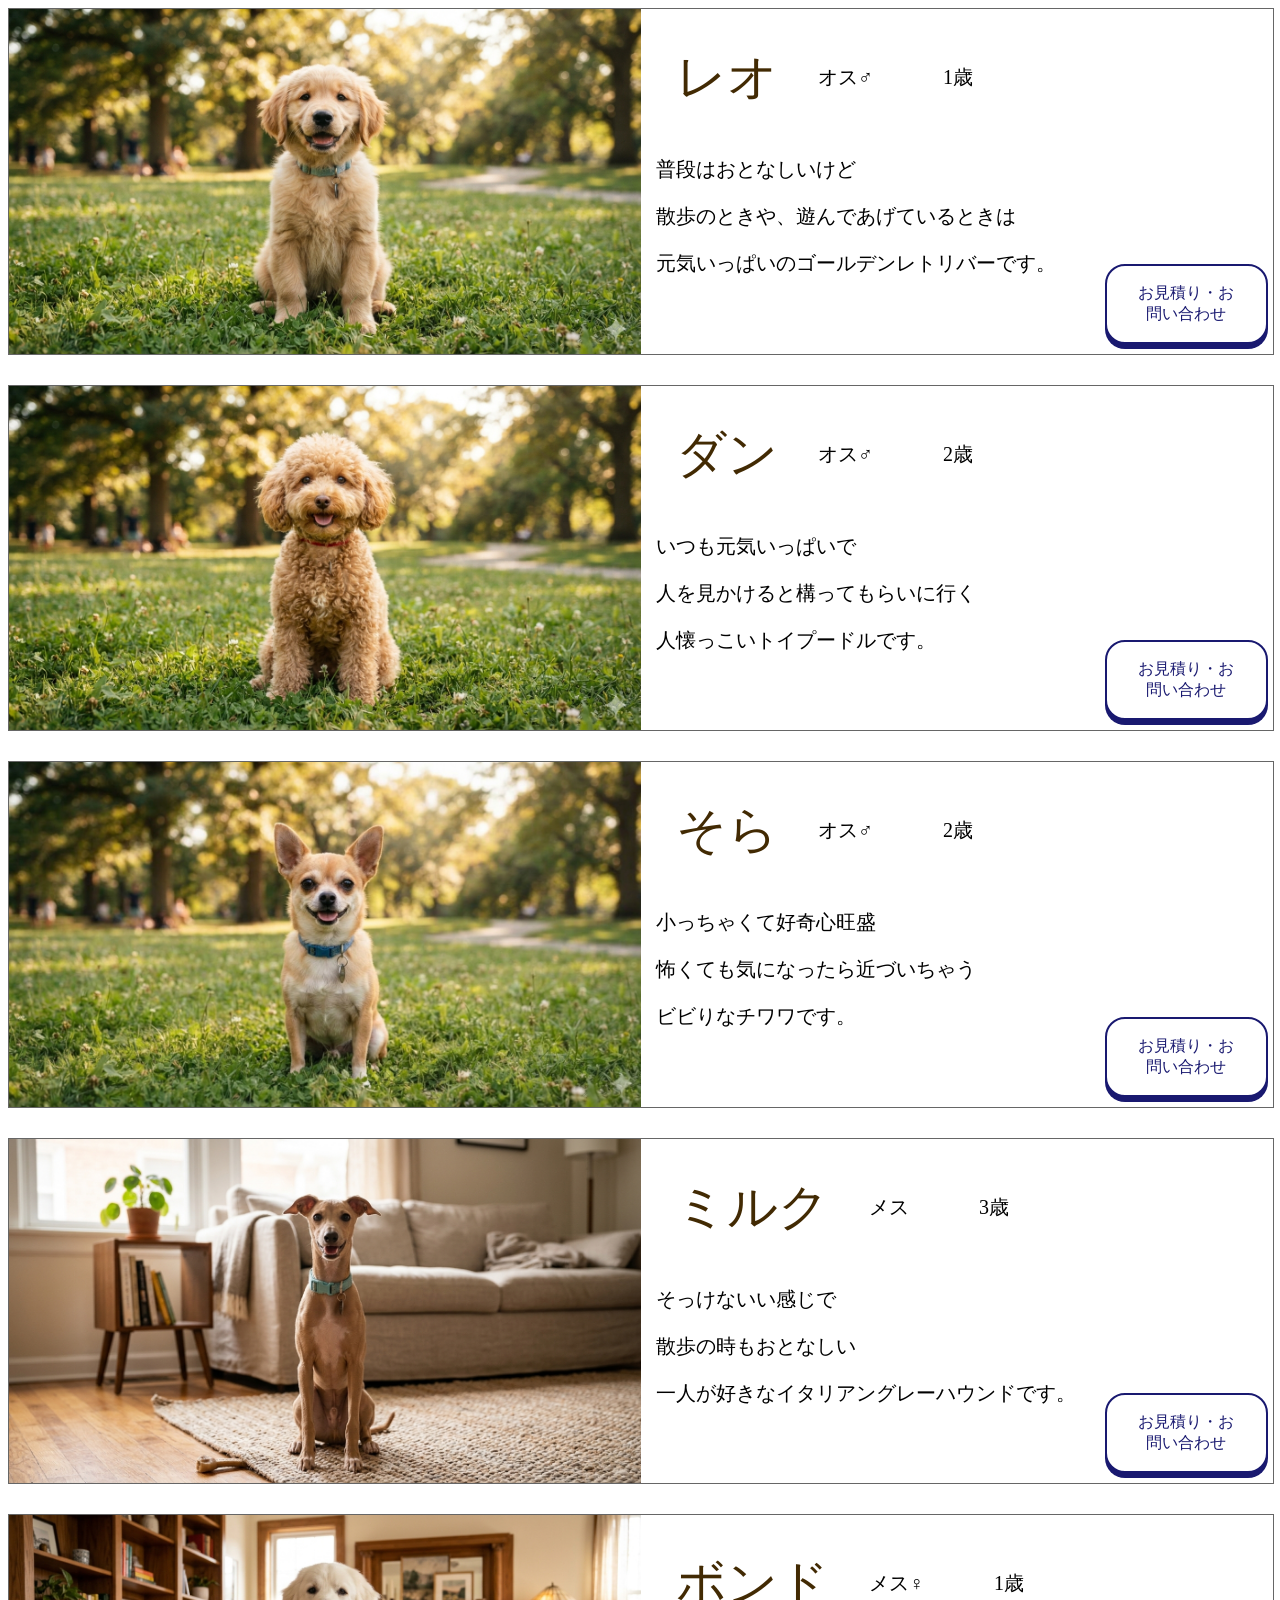
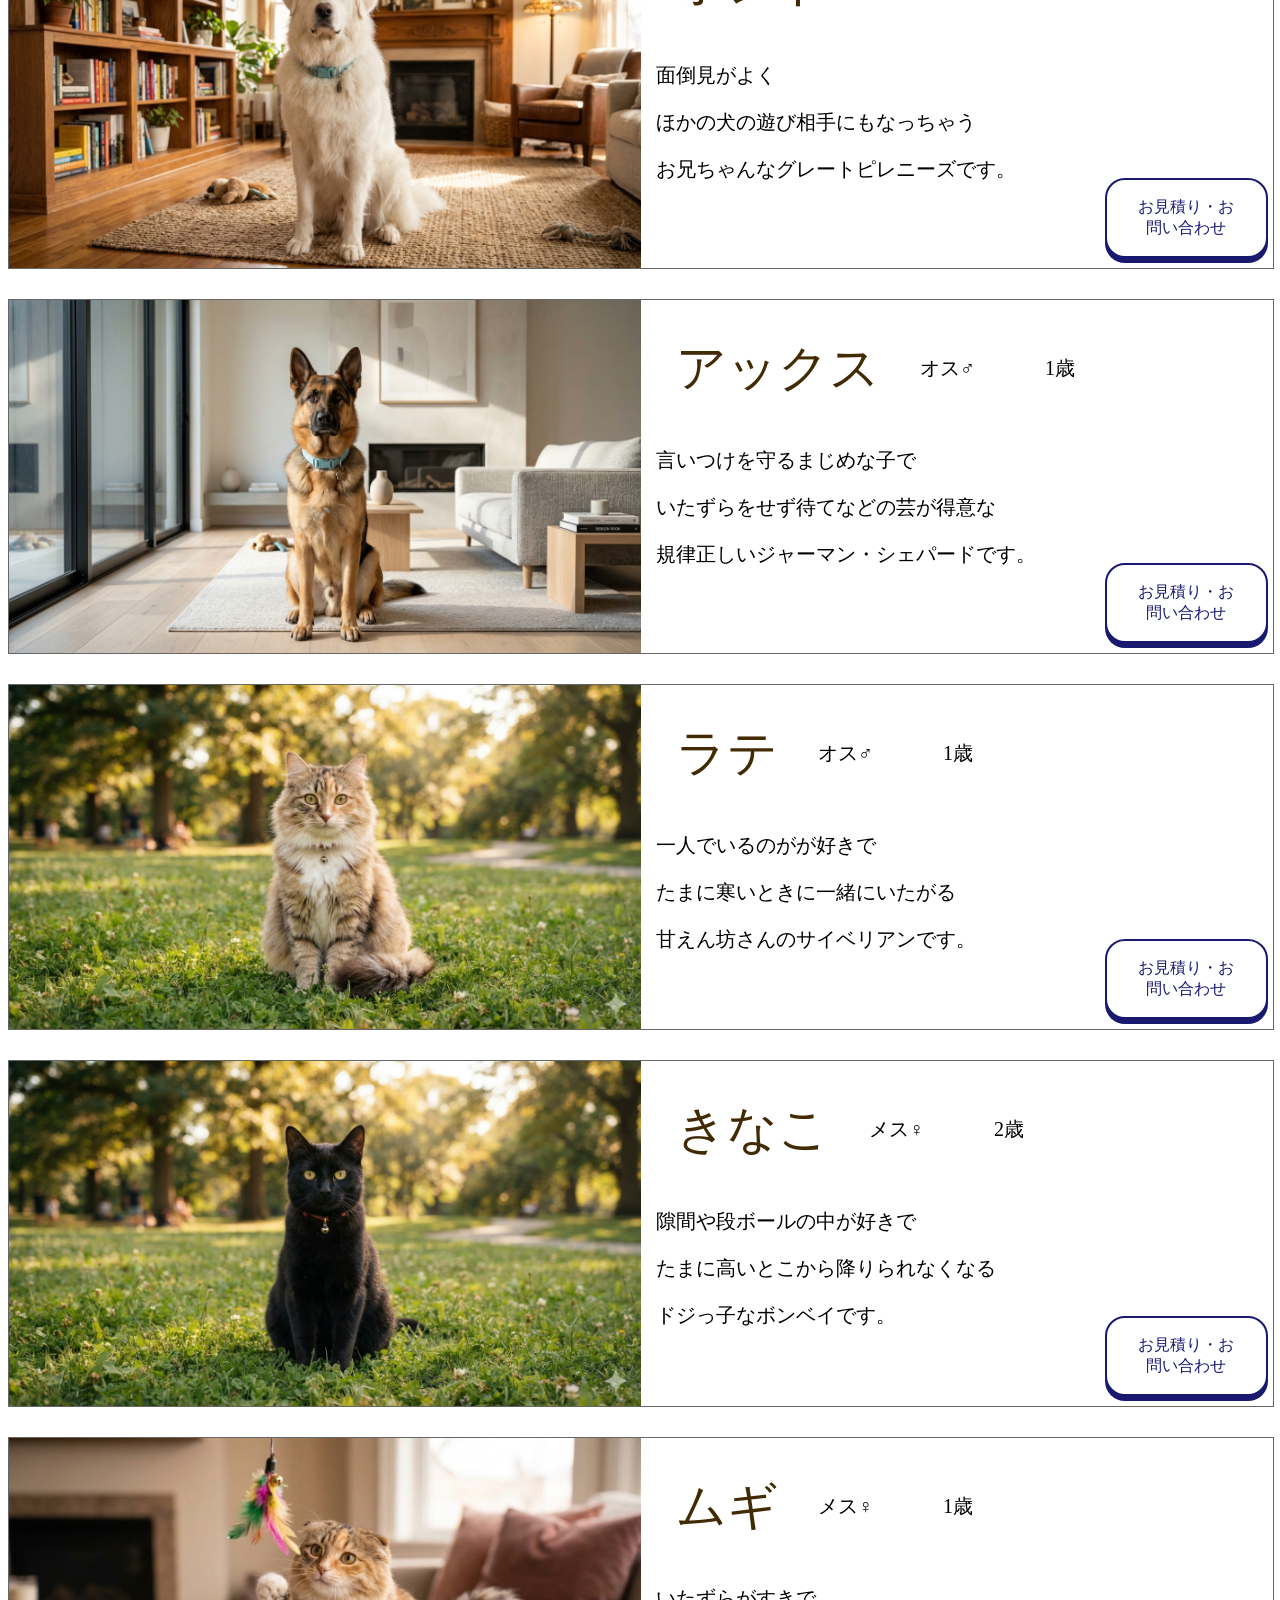
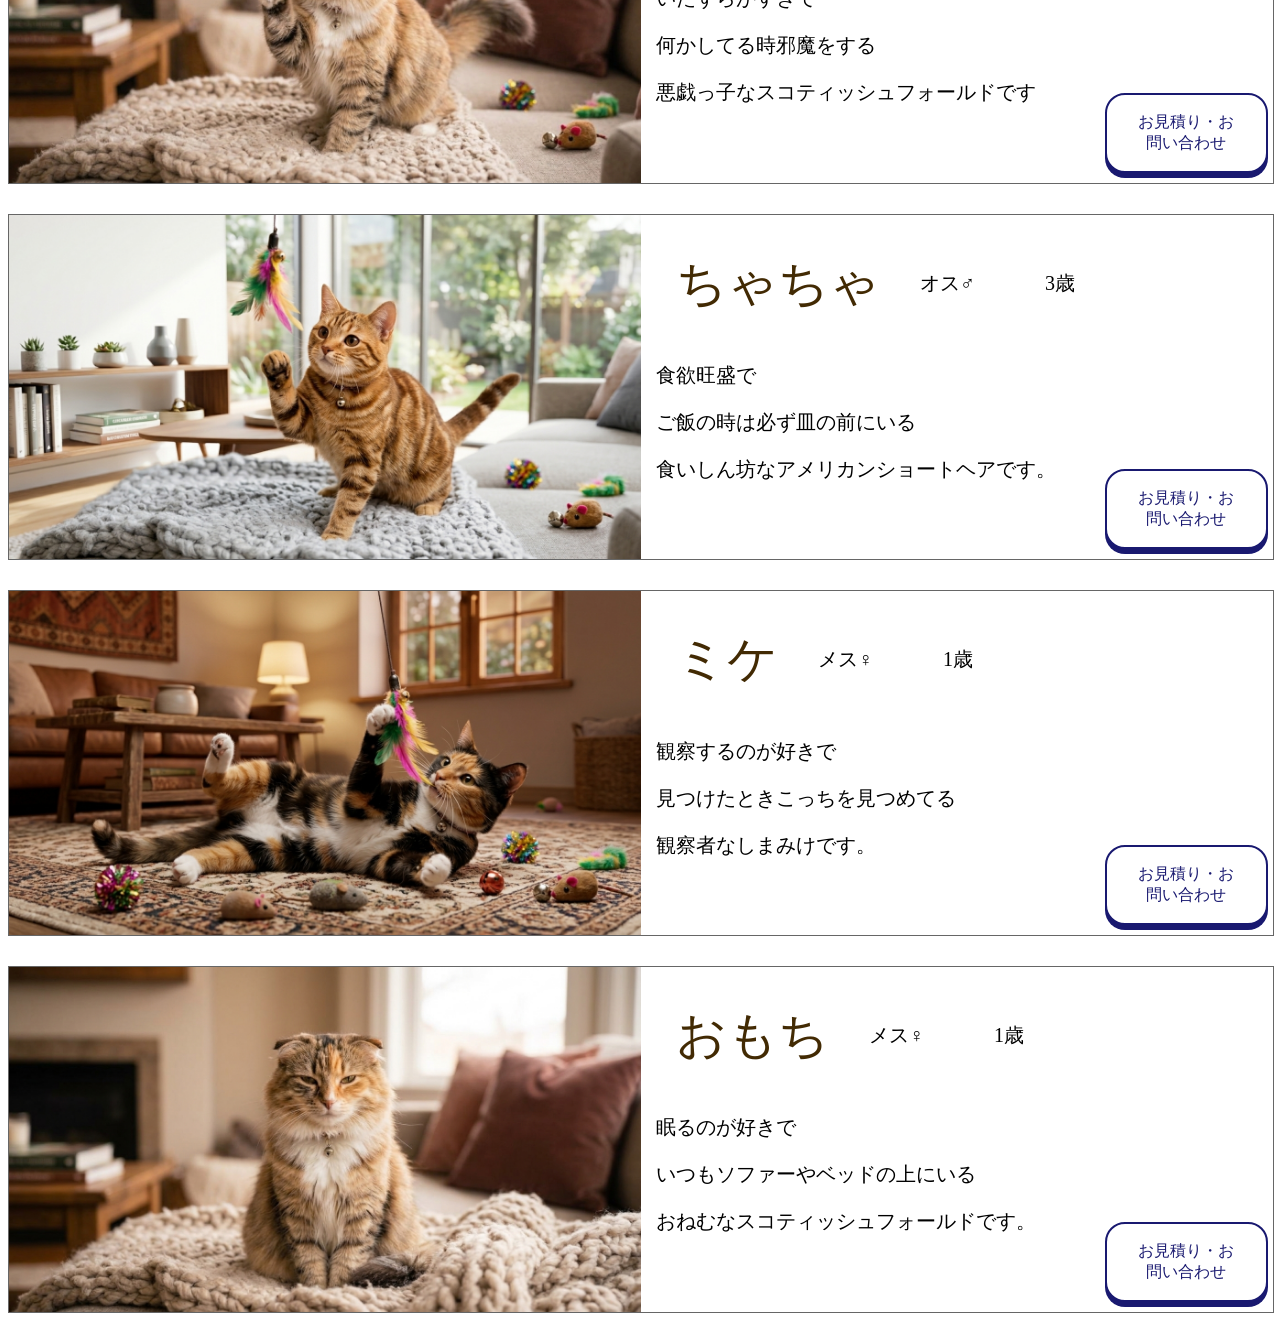
==== introduction.html @ 1469d2e5 "メスの記号を追加、ペットの名前と性別、記号の幅を調整、ペットの紹介文を少し省略" ====
<!DOCTYPE html>
<html lang="ja">
<head>
    <meta charset="UTF-8">
    <meta name="viewport" content="width=device-width, initial-scale=1.0">
    <link rel="stylesheet" href="style.css">
    <link rel="stylesheet" href="/css/introduction.css">

    <title>子犬・子猫の紹介</title>
</head>
<body>
    <main>
        <section class="introduction">
            <div class="pet-visual">
                <img src="images/dog1.jpg" alt="犬１">
                <div class="pet-introduction">
                    <div class="pet-name">
                        <h3>レオ</h3>
                        <p>オス♂</p>
                    <div class="pet-age">
                        <p>1歳</p>
                    </div>

                        
                    </div>
                    <p>普段はおとなしいけど</p>
                    <p>散歩のときや、遊んであげているときは</p>
                    <p>元気いっぱいのゴールデンレトリバーです。</p>

                </div>
                <button class="infometion-button">お見積り・お問い合わせ</button>
            </div>


            <div class="pet-visual">
                <img src="images/dog2.jpg" alt="犬２">
                <div class="pet-introduction">
                    <div class="pet-name">
                        <h3>ダン</h3>
                        <p>オス♂</p>
                    <div class="pet-age">
                        <p>2歳</p>
                    </div>
                        
                    </div>
                    <p>いつも元気いっぱいで</p>
                    <p>人を見かけると構ってもらいに行く</p>
                    <p>人懐っこいトイプードルです。</p>

                </div>
                    <button class="infometion-button">お見積り・お問い合わせ</button>

            </div>

            <div class="pet-visual">
                <img src="images/dog3.jpg" alt="犬３">
                <div class="pet-introduction">
                    <div class="pet-name">
                        <h3>そら</h3>
                        <p>オス♂</p>
                    <div class="pet-age">
                        <p>2歳</p>
                    </div>
                        
                    </div>
                    <p>小っちゃくて好奇心旺盛</p>
                    <p>怖くても気になったら近づいちゃう</p>
                    <p>ビビりなチワワです。</p>

                </div>
                    <button class="infometion-button">お見積り・お問い合わせ</button>

            </div>

            <div class="pet-visual">
                <img src="images/dog4.jpg" alt="犬４">
                <div class="pet-introduction">
                    <div class="pet-name">
                        <h3>ミルク</h3>
                        <p>メス</p>
                    <div class="pet-age">
                        <p>3歳</p>
                    </div>
                        
                    </div>
                    <p>そっけないい感じで</p>
                    <p>散歩の時もおとなしい</p>
                    <p>一人が好きなイタリアングレーハウンドです。</p>

                </div>
                    <button class="infometion-button">お見積り・お問い合わせ</button>

            </div>

            <div class="pet-visual">
                <img src="images/dog5.jpg" alt="犬５">
                <div class="pet-introduction">
                    <div class="pet-name">
                        <h3>ボンド</h3>
                        <p>メス♀</p>
                    <div class="pet-age">
                        <p>1歳</p>
                    </div>
                        
                    </div>
                    <p>面倒見がよく</p>
                    <p>ほかの犬の遊び相手にもなっちゃう</p>
                    <p>お兄ちゃんなグレートピレニーズです。</p>

                </div>
                    <button class="infometion-button">お見積り・お問い合わせ</button>
            </div>

            <div class="pet-visual">
                <img src="images/dog6.jpg" alt="犬６">
                <div class="pet-introduction">
                    <div class="pet-name">
                        <h3>アックス</h3>
                        <p>オス♂</p>
                    <div class="pet-age">
                        <p>1歳</p>
                    </div>
                        
                    </div>
                    <p>言いつけを守るまじめな子で</p>
                    <p>いたずらをせず待てなどの芸が得意な</p>
                    <p>規律正しいジャーマン・シェパードです。</p>

                </div>
                    <button class="infometion-button">お見積り・お問い合わせ</button>

            </div>

            <div class="pet-visual">
                <img src="images/cat1.jpg" alt="猫１">
                <div class="pet-introduction">
                    <div class="pet-name">
                        <h3>ラテ</h3>
                        <p>オス♂</p>
                    <div class="pet-age">
                        <p>1歳</p>
                    </div>
                        
                    </div>
                    <p>一人でいるのがが好きで</p>
                    <p>たまに寒いときに一緒にいたがる</p>
                    <p>甘えん坊さんのサイベリアンです。</p>

                </div>
                    <button class="infometion-button">お見積り・お問い合わせ</button>

            </div>


            <div class="pet-visual">
                <img src="images/cat2.jpg" alt="猫２">
                <div class="pet-introduction">
                    <div class="pet-name">
                        <h3>きなこ</h3>
                        <p>メス♀</p>
                    <div class="pet-age">
                        <p>2歳</p>
                    </div>
                        
                    </div>
                    <p>隙間や段ボールの中が好きで</p>
                    <p>たまに高いとこから降りられなくなる</p>
                    <p>ドジっ子なボンベイです。</p>

                </div>
                    <button class="infometion-button">お見積り・お問い合わせ</button>
            </div>

            <div class="pet-visual">
                <img src="images/cat3.jpg" alt="猫３">
                <div class="pet-introduction">
                    <div class="pet-name">
                        <h3>ムギ</h3>
                        <p>メス♀</p>
                    <div class="pet-age">
                        <p>1歳</p>
                    </div>
                        
                    </div>
                    <p>いたずらがすきで</p>
                    <p>何かしてる時邪魔をする</p>
                    <p>悪戯っ子なスコティッシュフォールドです</p>

                </div>
                    <button class="infometion-button">お見積り・お問い合わせ</button>

            </div>

            <div class="pet-visual">
                <img src="images/cat4.jpg" alt="猫４">
                <div class="pet-introduction">
                    <div class="pet-name">
                        <h3>ちゃちゃ</h3>
                        <p>オス♂</p>
                    <div class="pet-age">
                        <p>3歳</p>
                    </div>
                        
                    </div>
                    <p>食欲旺盛で</p>
                    <p>ご飯の時は必ず皿の前にいる</p>
                    <p>食いしん坊なアメリカンショートヘアです。</p>

                </div>
                    <button class="infometion-button">お見積り・お問い合わせ</button>

            </div>

            <div class="pet-visual">
                <img src="images/cat5.jpg" alt="猫５">
                <div class="pet-introduction">
                    <div class="pet-name">
                        <h3>ミケ</h3>
                        <p>メス♀</p>
                    <div class="pet-age">
                        <p>1歳</p>
                    </div>
                        
                    </div>
                    <p>観察するのが好きで</p>
                    <p>見つけたときこっちを見つめてる</p>
                    <p>観察者なしまみけです。</p>

                </div>
                    <button class="infometion-button">お見積り・お問い合わせ</button>

            </div>

            <div class="pet-visual">
                <img src="images/cat6.jpg" alt="猫６">
                <div class="pet-introduction">
                    <div class="pet-name">
                        <h3>おもち</h3>
                        <p>メス♀</p>
                    <div class="pet-age">
                        <p>1歳</p>
                    </div>
                        
                    </div>

                    <p>眠るのが好きで</p>
                    <p>いつもソファーやベッドの上にいる</p>
                    <p>おねむなスコティッシュフォールドです。</p>

                </div>
                    <button class="infometion-button">お見積り・お問い合わせ</button>

            </div>

        </section>



    </main>

    
</body>
</html>
---- css/introduction.css ----
@charset 'utf-8';
#introduction {
    max-width: 1000px;
    width: 100%;
    margin: 0 auto 50px;
}


#introduction h2 {
    text-align: center;
    font-size: 26px;
    font-weight: normal;
    margin: 30px 0;
}

.pet-visual {
    width: 100%;
    display: flex;
    border: 1px solid #666;
    margin-bottom: 30px;
}

.pet-visual img {
    width: 50%;
    height: 100%;
    display: block;
}

.pet-introduction {
    width: 60%;
    padding: 15px;

}
.pet-introduction p{
    font-size: 20px;

}
.infometion-button {
    height: 80px;
    margin: 0 5px 10px;
    margin-top: auto;
    background-color: #fff;
    border: solid 2px #191970;
    color: #191970;
    border-radius: 20px;
    padding: 10px 30px;
    text-decoration: none;
    font-size: 1em;
    box-shadow: 0 5px 0 #191970;
    display: inline-block;
    transition: .3s;
}
.infometion-button:hover {
    color: #191970;
    transform: translateY(5px);
    box-shadow: 0 0 0 #191970;
}


.pet-name {
    display: flex;
    align-items: center;
    gap: 20px;
    margin-bottom: 25px;
}

.pet-name h3 {
    
    font-size: 50px;
    font-weight: normal;
    margin: 20px;
    color: #422A03;
}

.pet-name p {
    font-size: 20px;
    margin: 0;
}
.pet-age{
 margin-left: 50px;
}
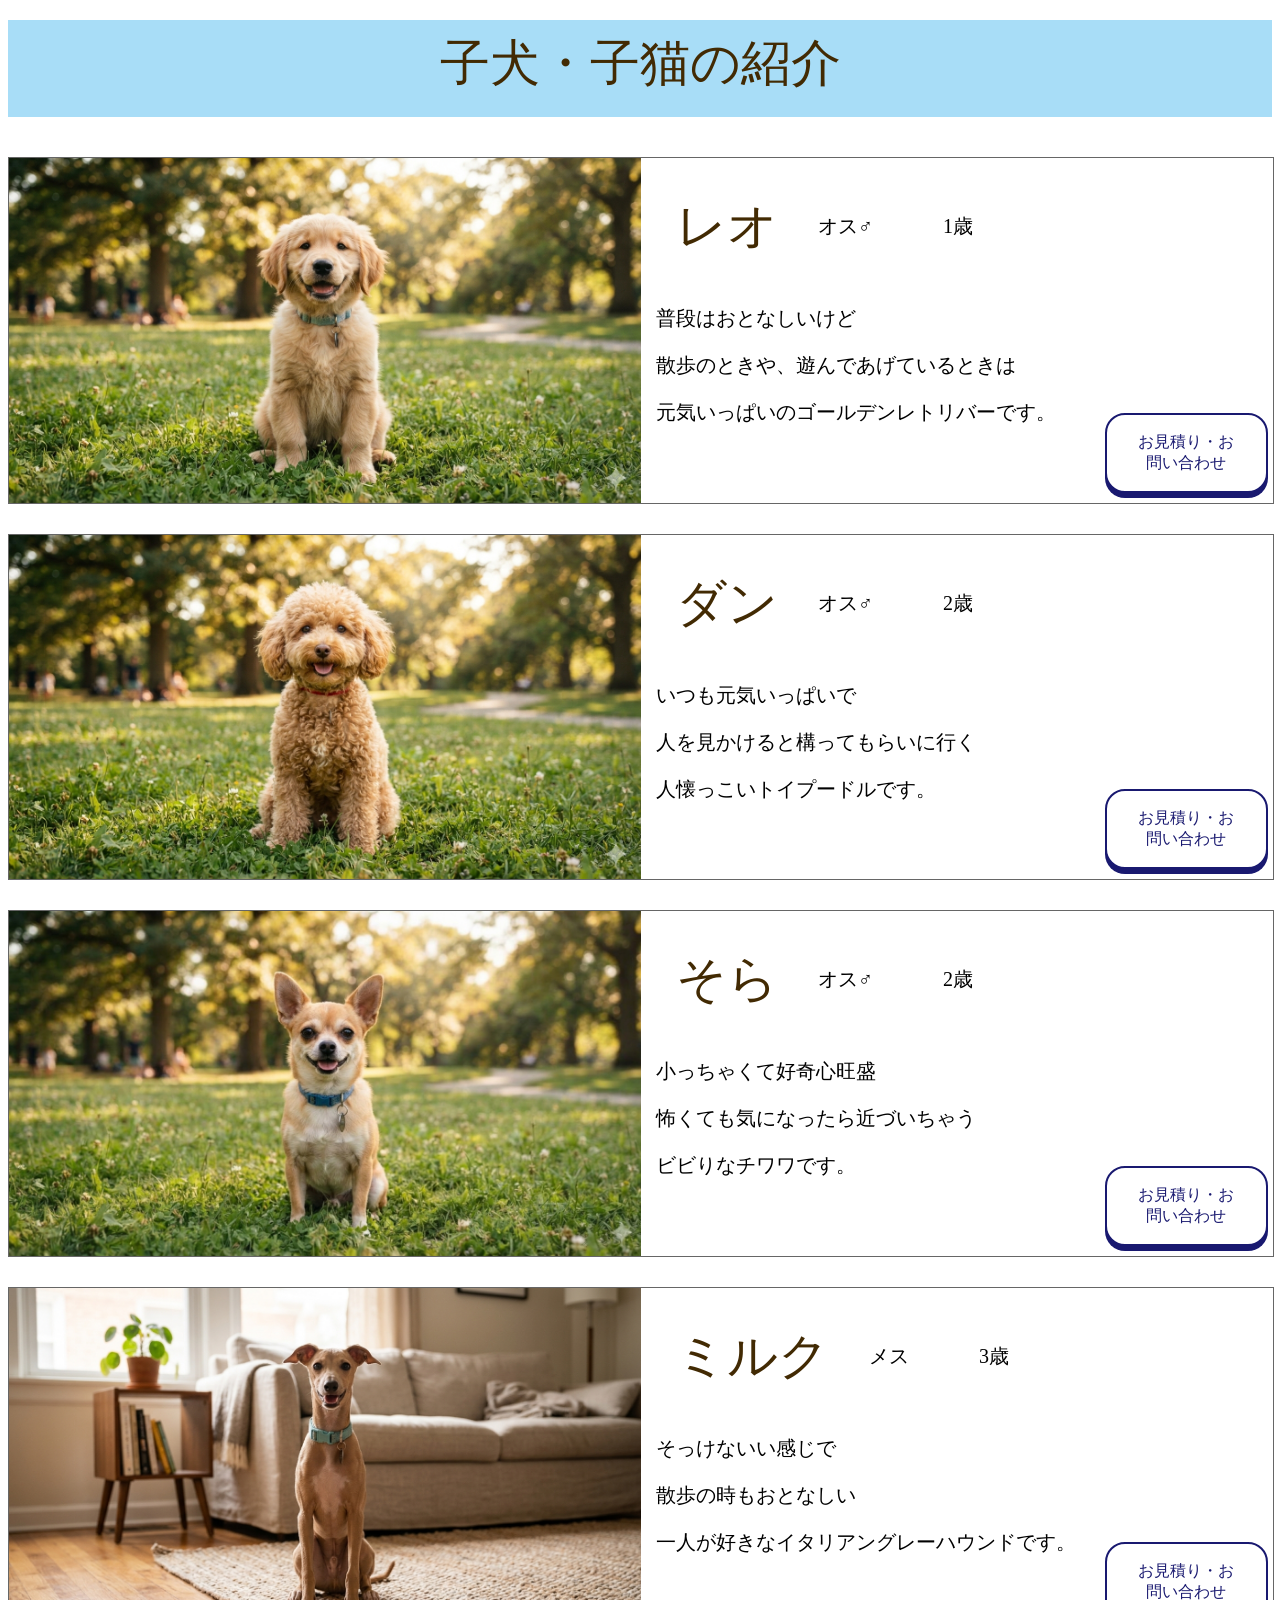
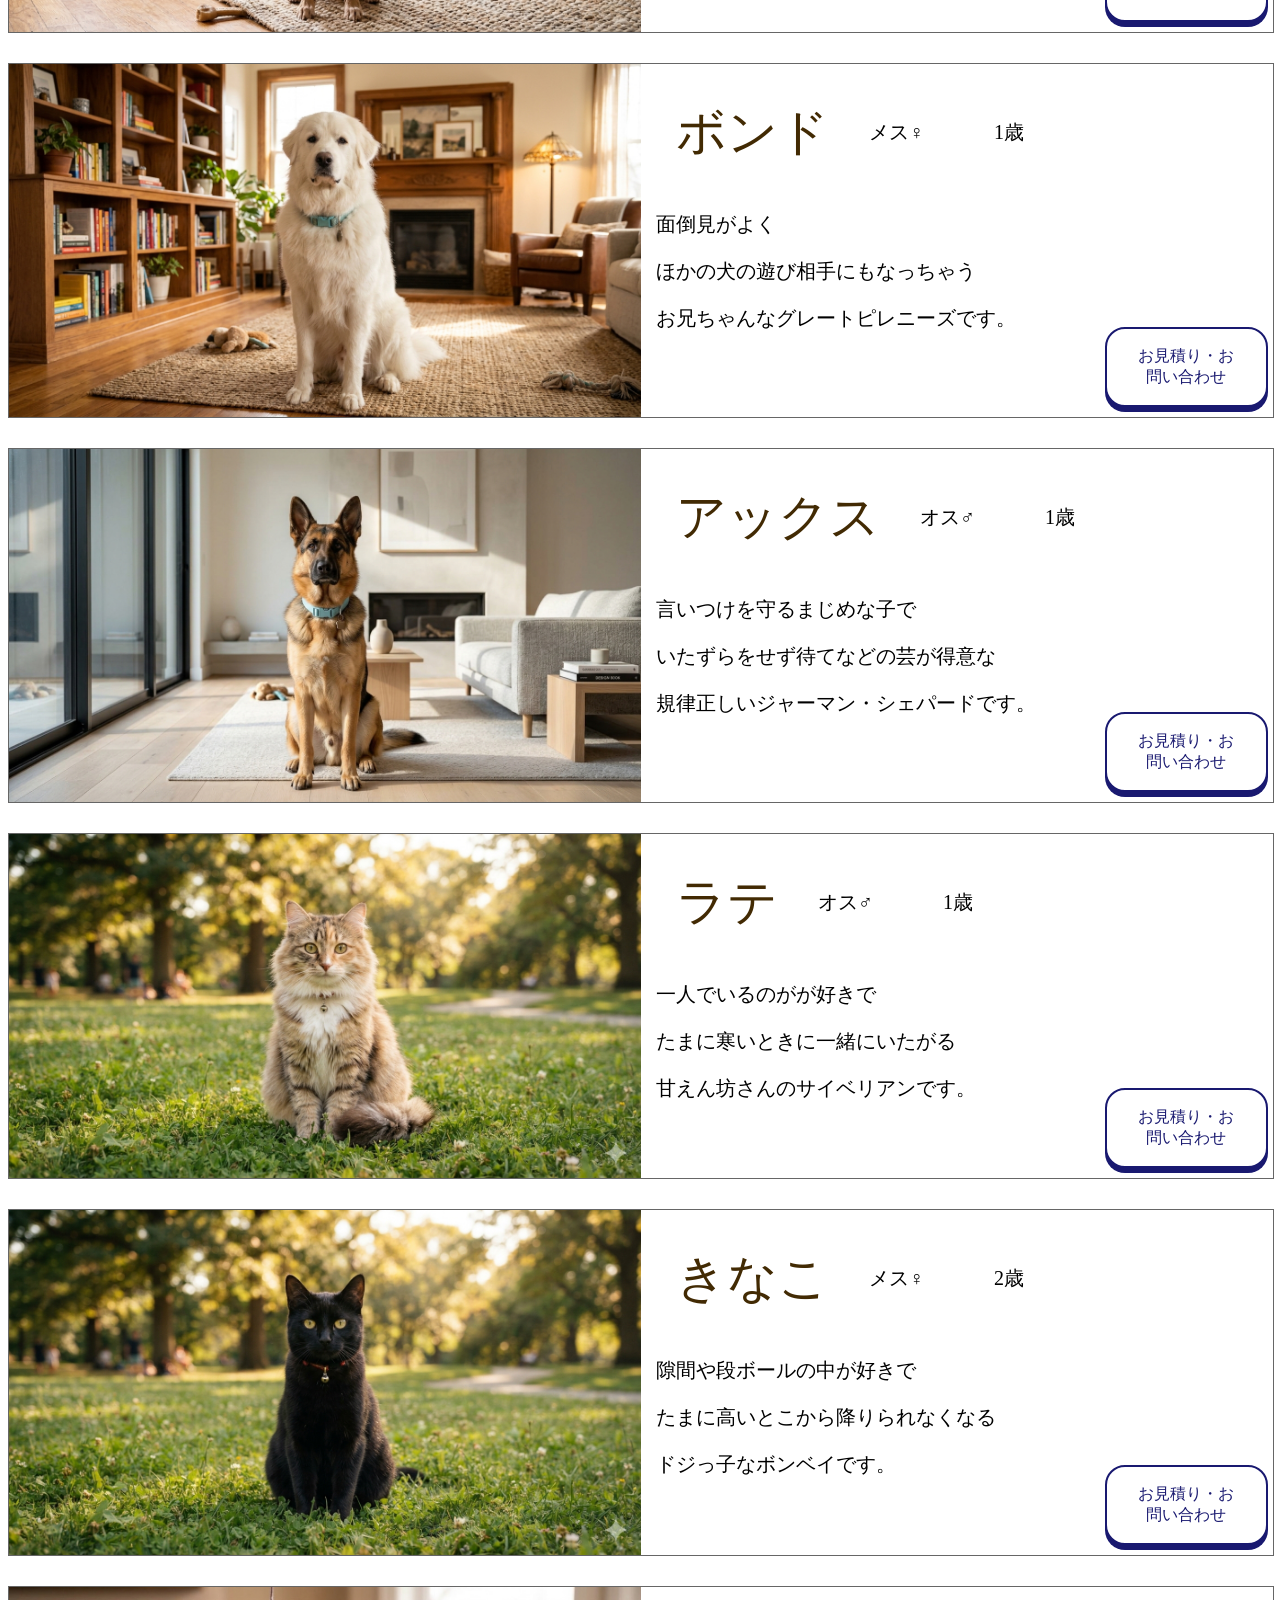
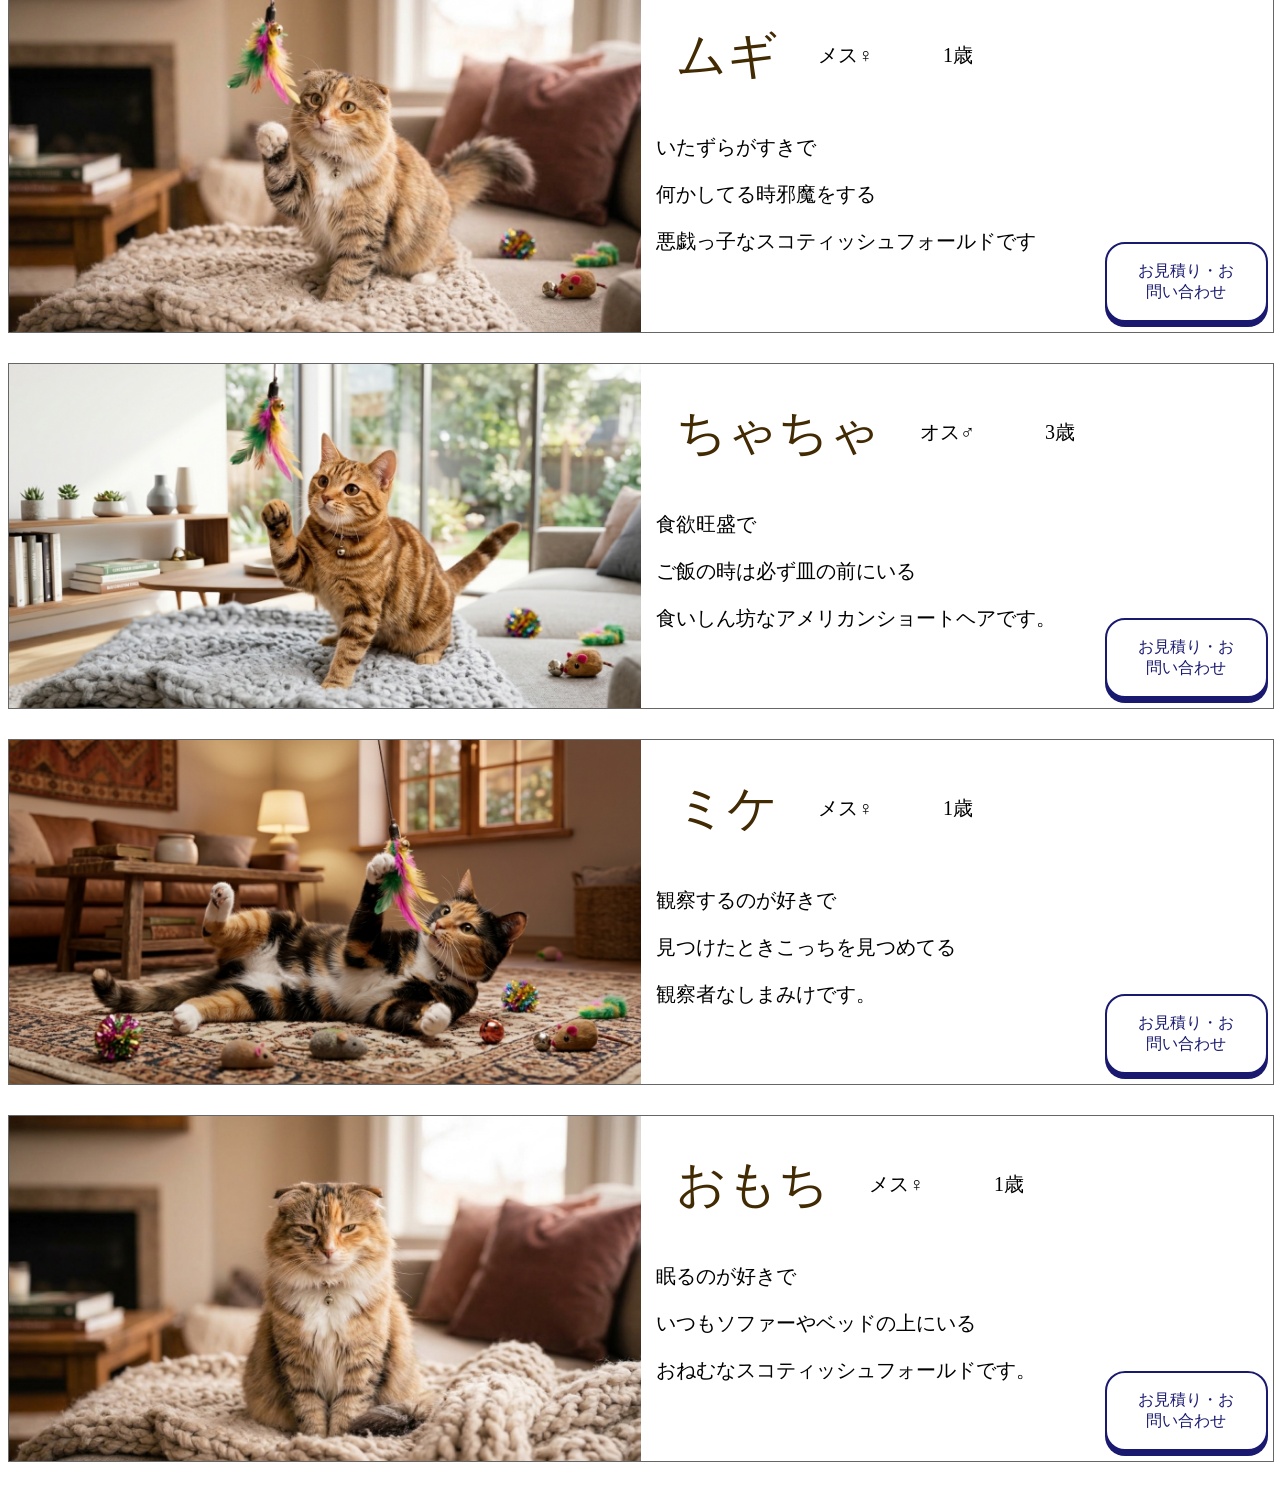
==== commit dcb5bbba: "どこのページにいるか見出しのようなものを作った" ====
--- a/introduction.html
+++ b/introduction.html
@@ -9,6 +9,9 @@
     <title>子犬・子猫の紹介</title>
 </head>
 <body>
+    <section>
+        <div class="introduction-into">子犬・子猫の紹介</div>
+    </section>
     <main>
         <section class="introduction">
             <div class="pet-visual">
--- a/css/introduction.css
+++ b/css/introduction.css
@@ -1,4 +1,13 @@
 @charset 'utf-8';
+.introduction-into{
+    width: 100%;
+    text-align: center;
+    font-size: 50px;
+    padding: 10px 0 20px;
+    margin: 20px 0 40px;
+    background-color: #A8DDF7;
+    color: #422A03;
+}
 #introduction {
     max-width: 1000px;
     width: 100%;
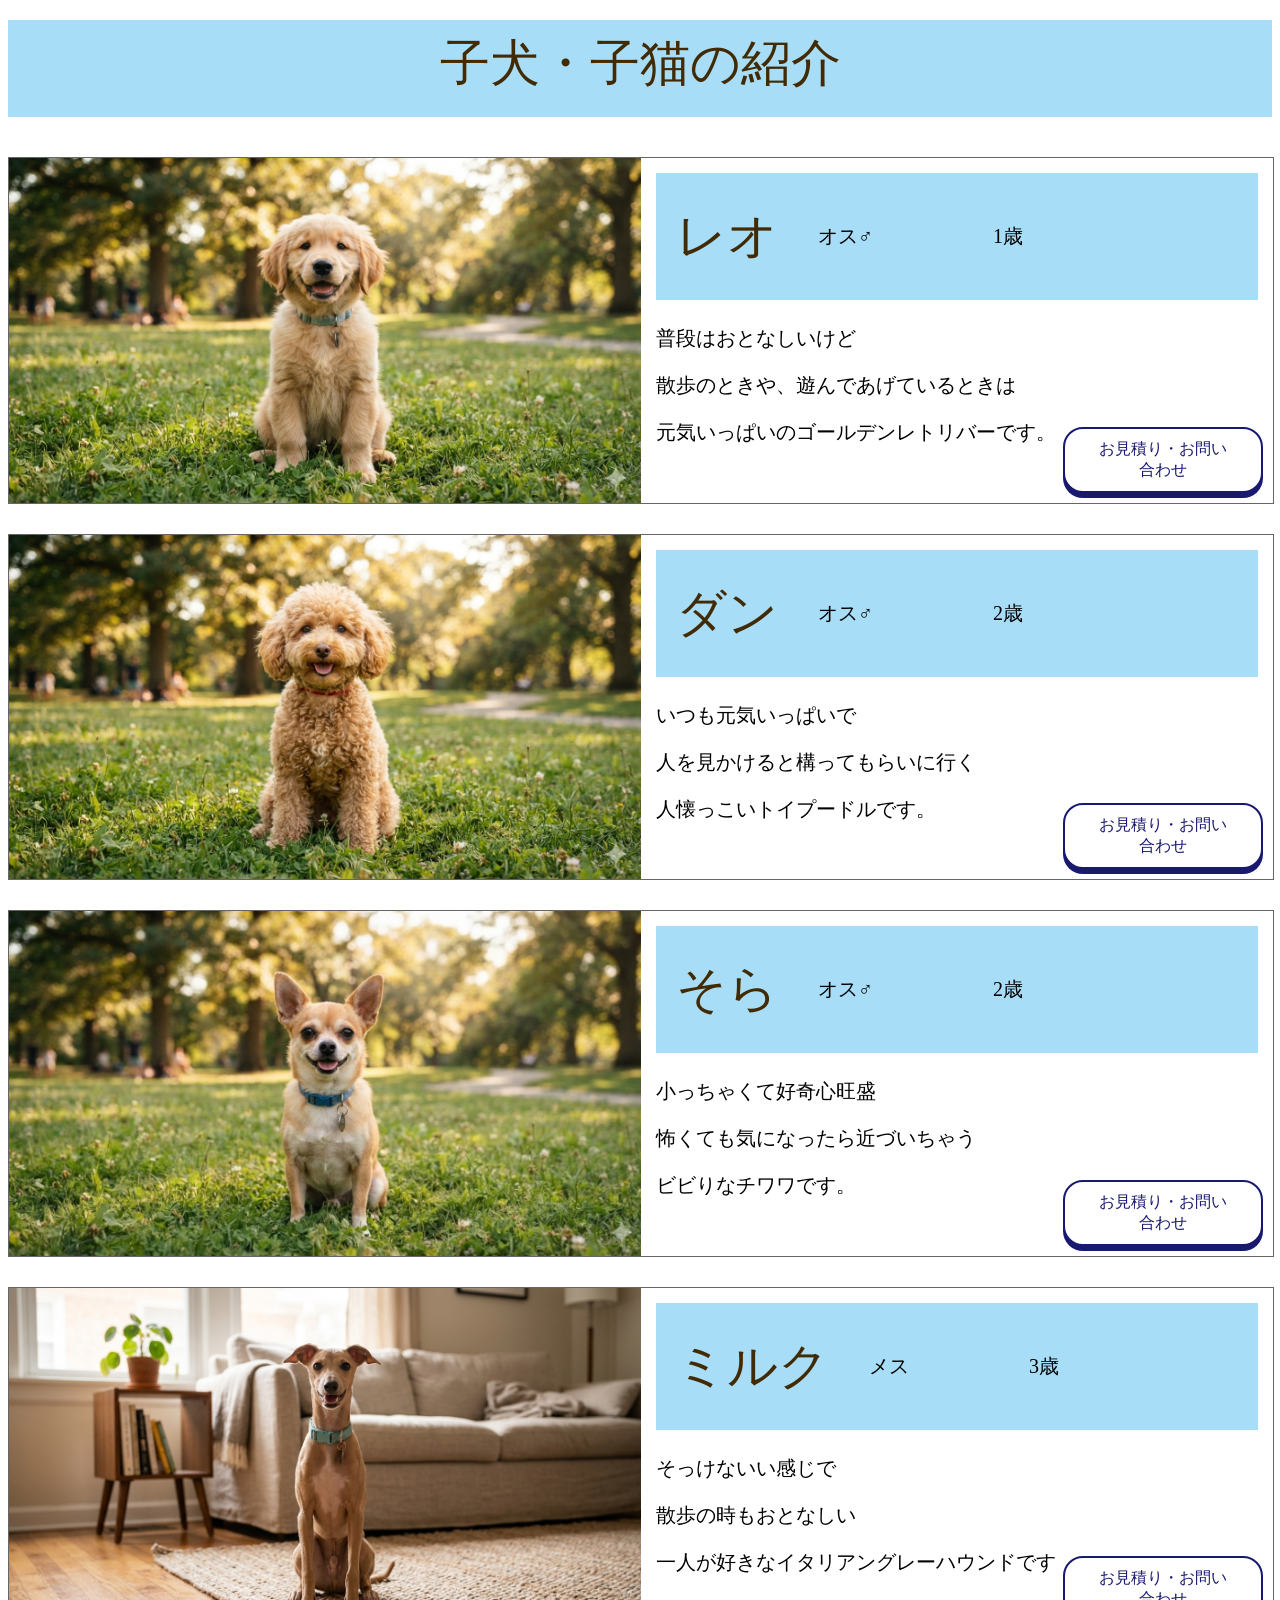
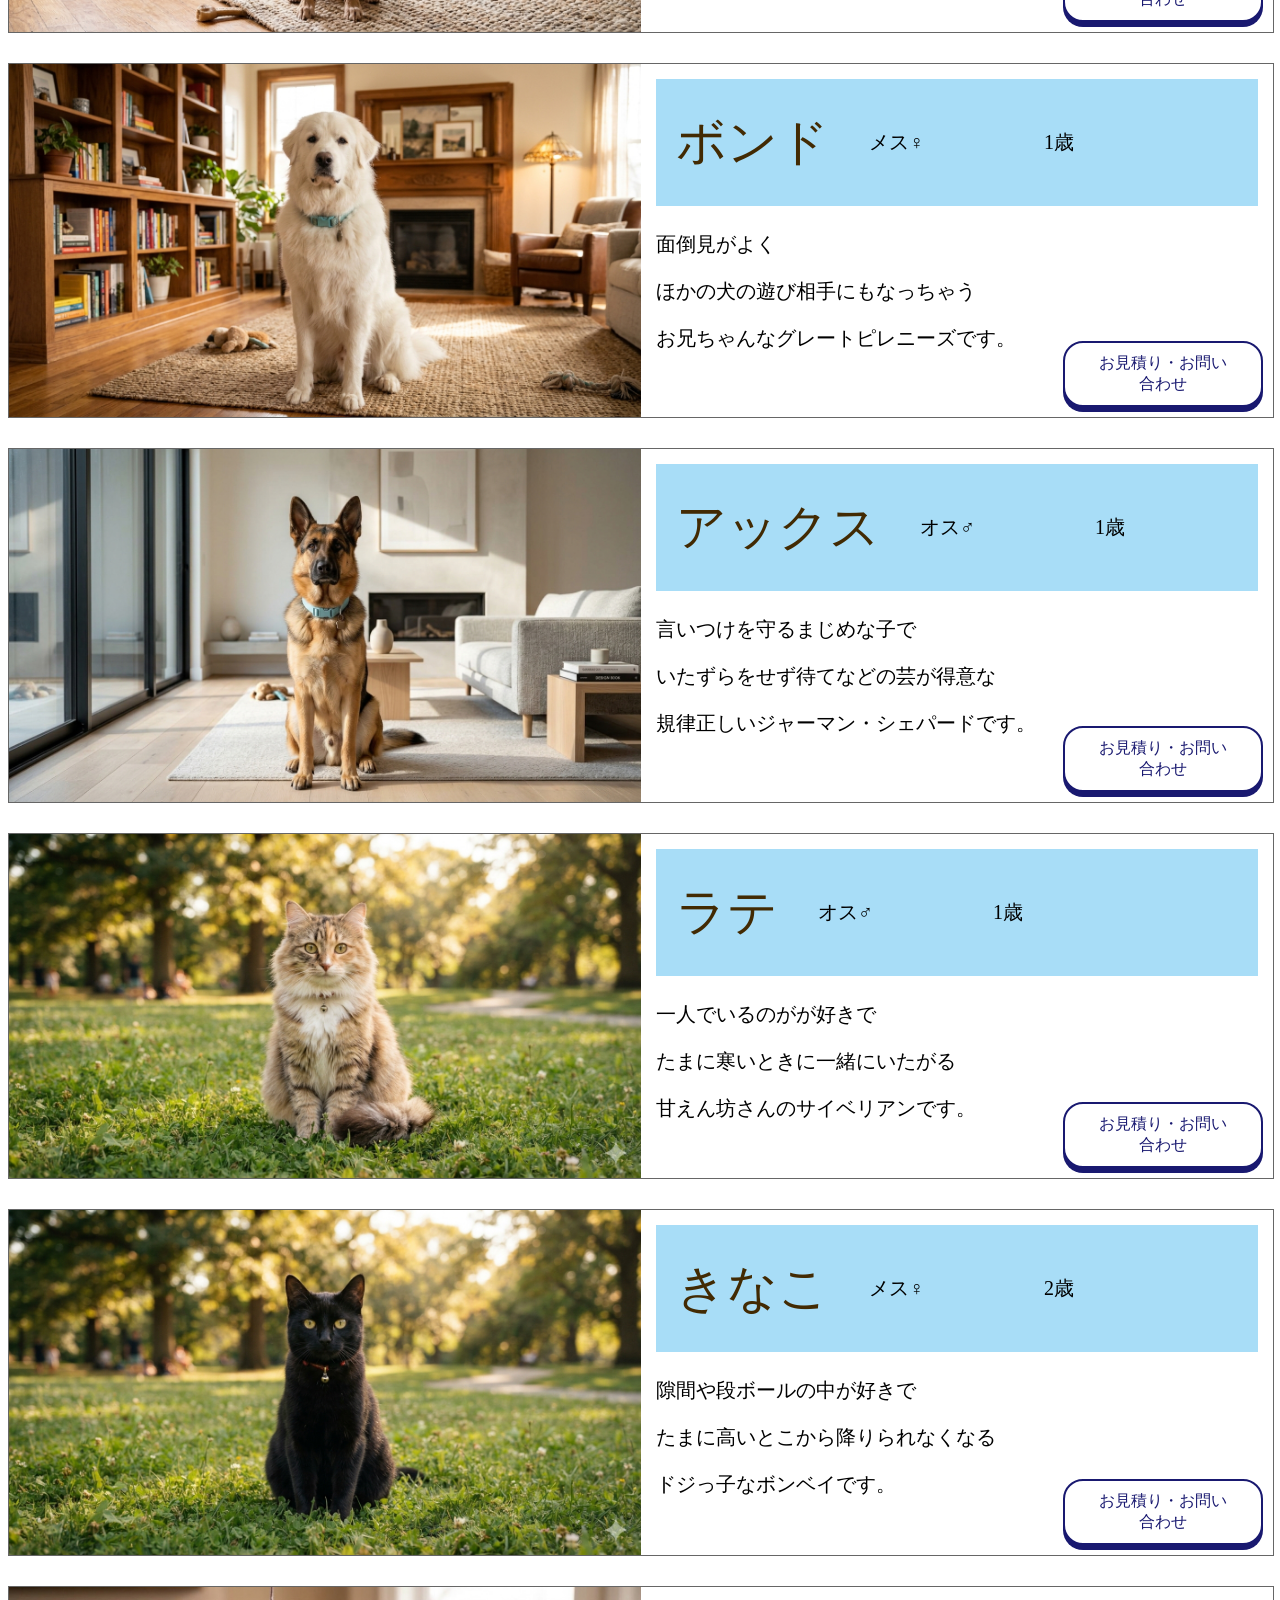
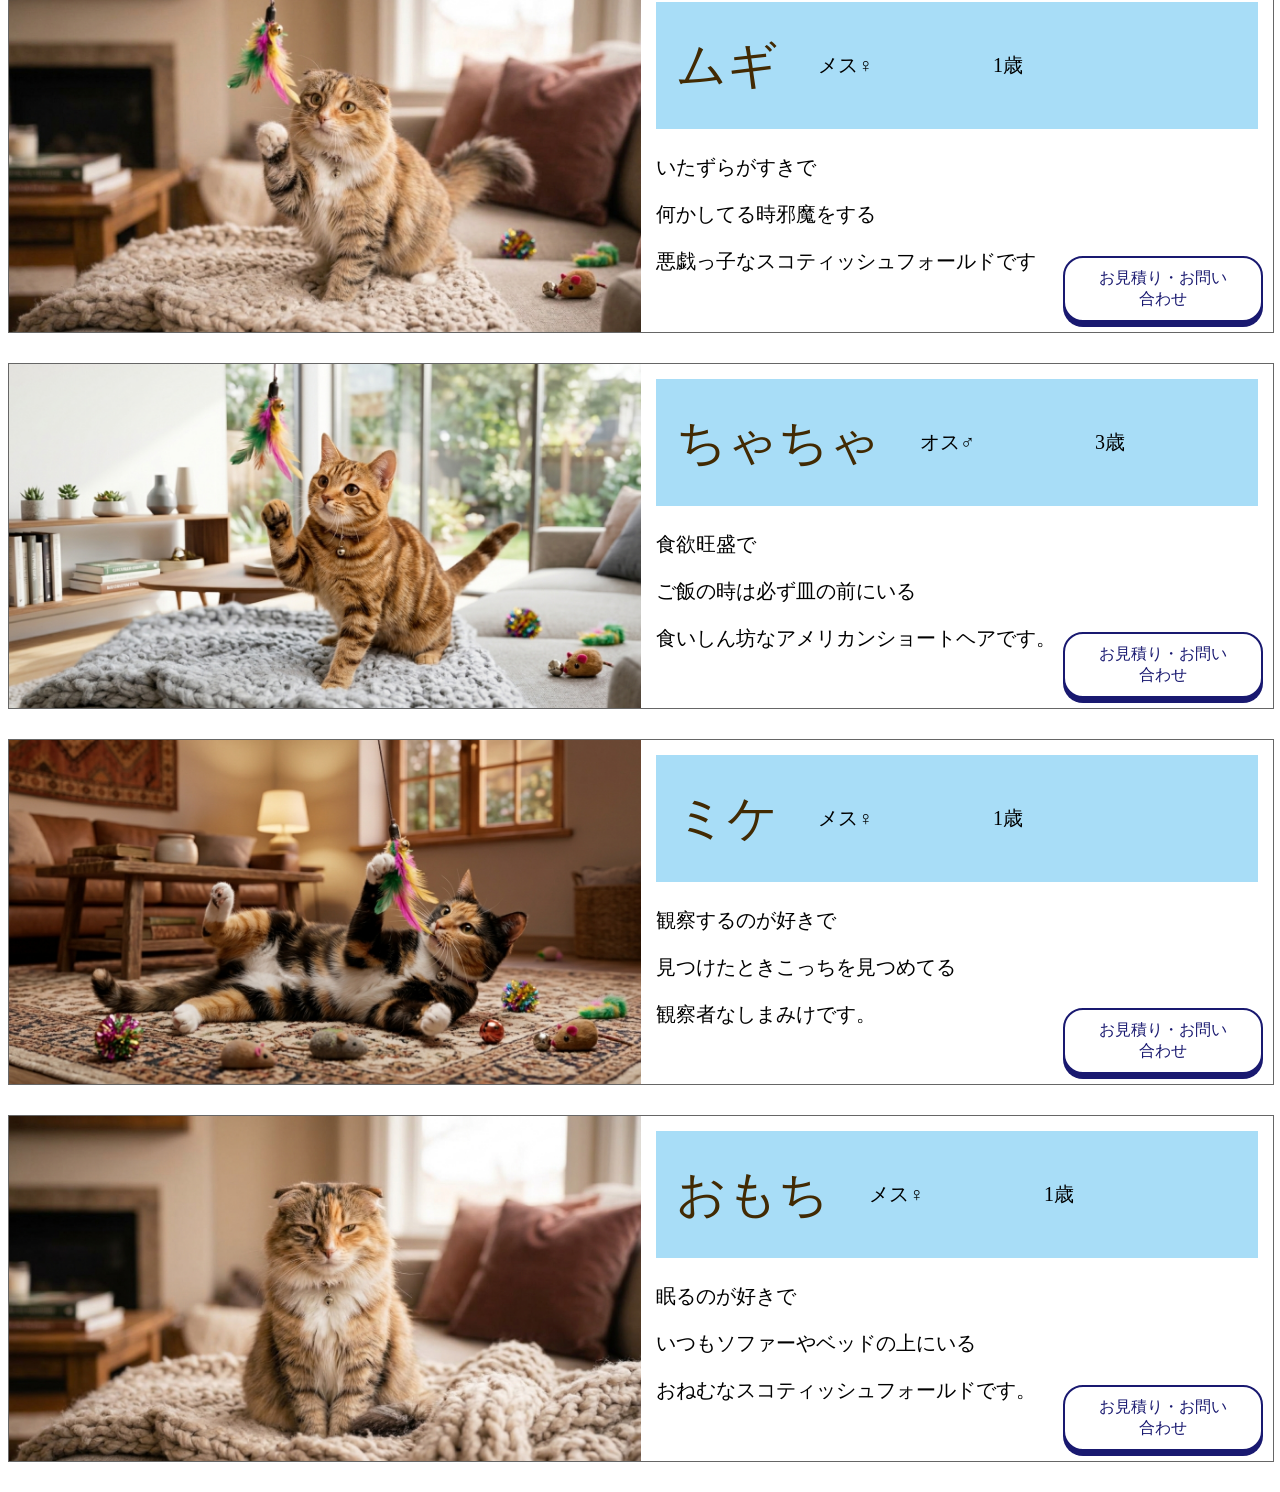
==== commit ccc484fd: "introduction.htmlの紹介文を少し減らした。ペットの名前と、性別、年齢の背景色を追加した" ====
--- a/introduction.html
+++ b/introduction.html
@@ -88,7 +88,7 @@
                     </div>
                     <p>そっけないい感じで</p>
                     <p>散歩の時もおとなしい</p>
-                    <p>一人が好きなイタリアングレーハウンドです。</p>
+                    <p>一人が好きなイタリアングレーハウンドです</p>
 
                 </div>
                     <button class="infometion-button">お見積り・お問い合わせ</button>
--- a/css/introduction.css
+++ b/css/introduction.css
@@ -1,5 +1,6 @@
 @charset 'utf-8';
 .introduction-into{
+
     width: 100%;
     text-align: center;
     font-size: 50px;
@@ -7,6 +8,7 @@
     margin: 20px 0 40px;
     background-color: #A8DDF7;
     color: #422A03;
+
 }
 #introduction {
     max-width: 1000px;
@@ -27,6 +29,8 @@
     display: flex;
     border: 1px solid #666;
     margin-bottom: 30px;
+    position: relative;
+    z-index: 0;
 }
 
 .pet-visual img {
@@ -45,9 +49,9 @@
 
 }
 .infometion-button {
-    height: 80px;
-    margin: 0 5px 10px;
-    margin-top: auto;
+    bottom: 10px;
+    right: 10px;
+    width: 200px;
     background-color: #fff;
     border: solid 2px #191970;
     color: #191970;
@@ -58,11 +62,16 @@
     box-shadow: 0 5px 0 #191970;
     display: inline-block;
     transition: .3s;
+    position: absolute;
+    z-index: auto;
 }
 .infometion-button:hover {
+
     color: #191970;
     transform: translateY(5px);
     box-shadow: 0 0 0 #191970;
+    position: absolute;
+    z-index: auto;
 }
 
 
@@ -71,6 +80,7 @@
     align-items: center;
     gap: 20px;
     margin-bottom: 25px;
+    background-color: #A8DDF7;
 }
 
 .pet-name h3 {
@@ -86,5 +96,10 @@
     margin: 0;
 }
 .pet-age{
- margin-left: 50px;
+    position: absolute;
+    padding: 50px;
+    margin-left: 50px;
+    background-color: #A8DDF7;
+    position: relative;
+    z-index: 2;
 }
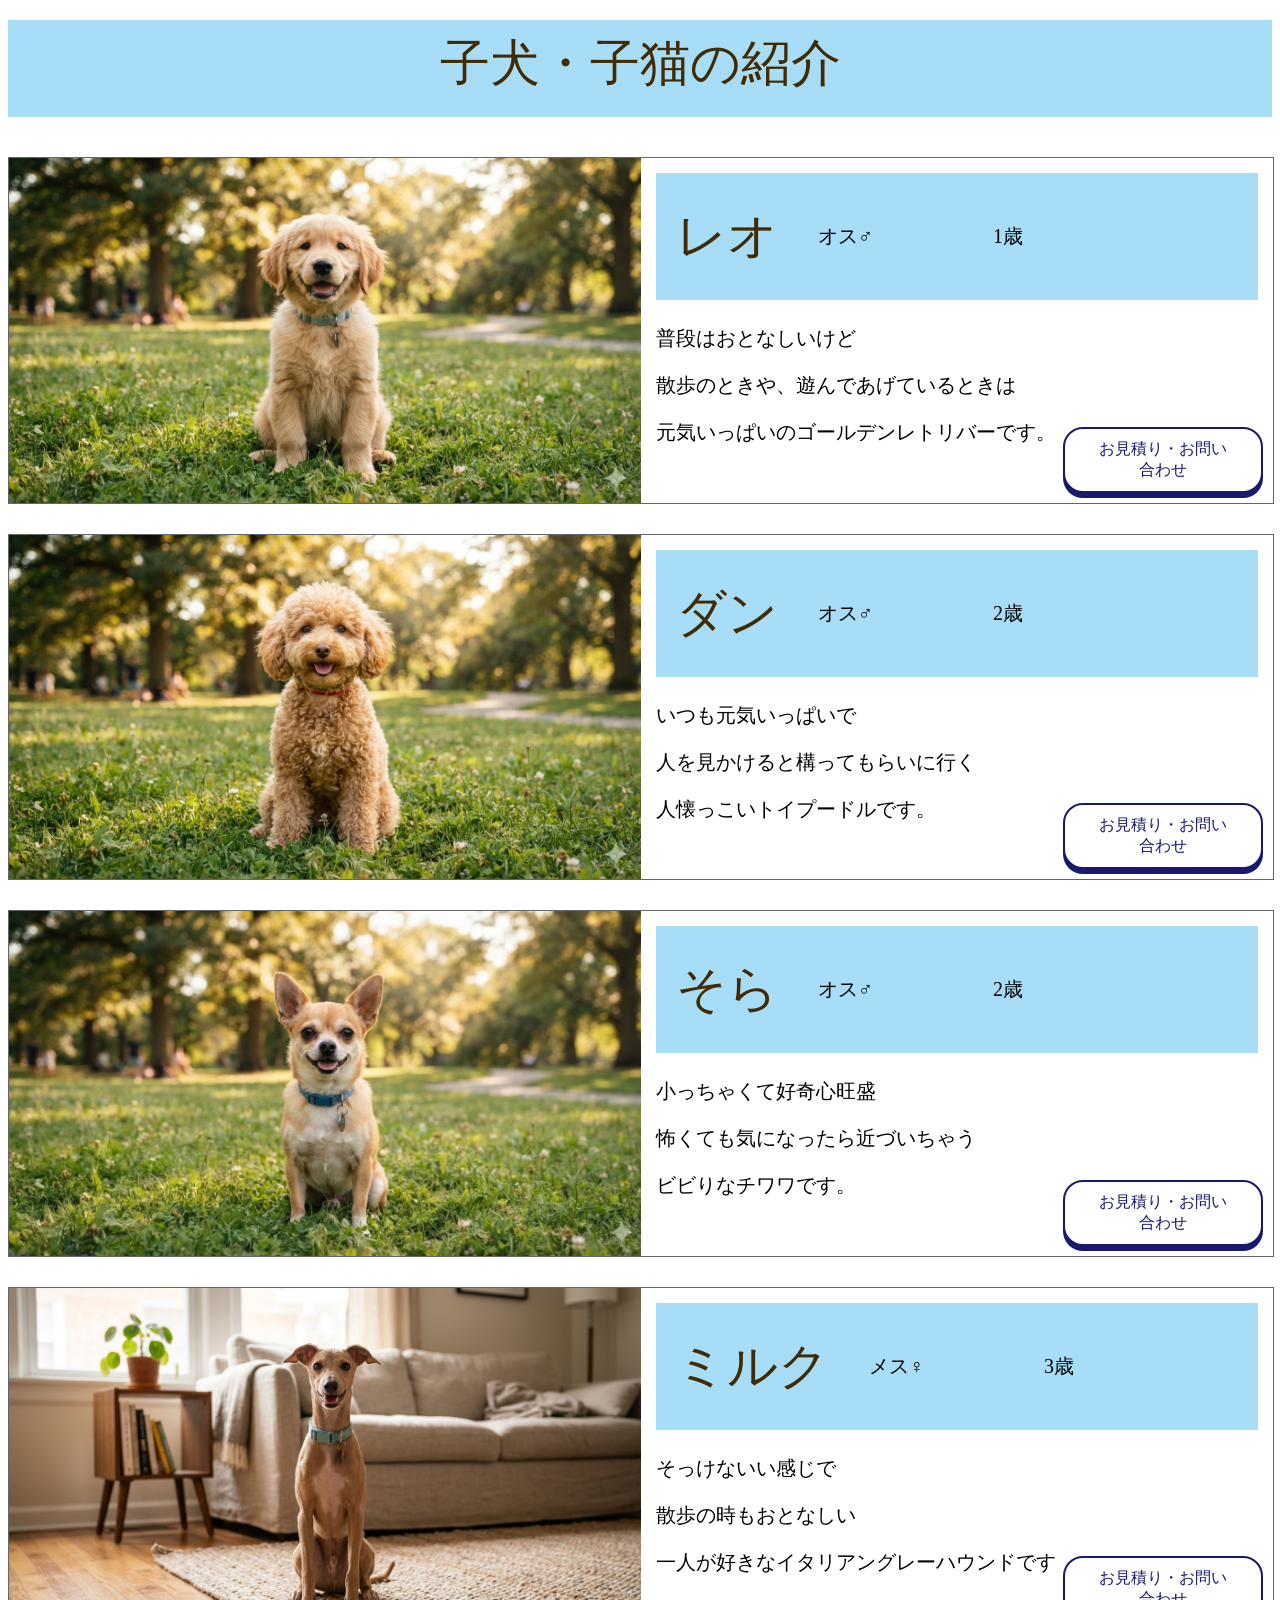
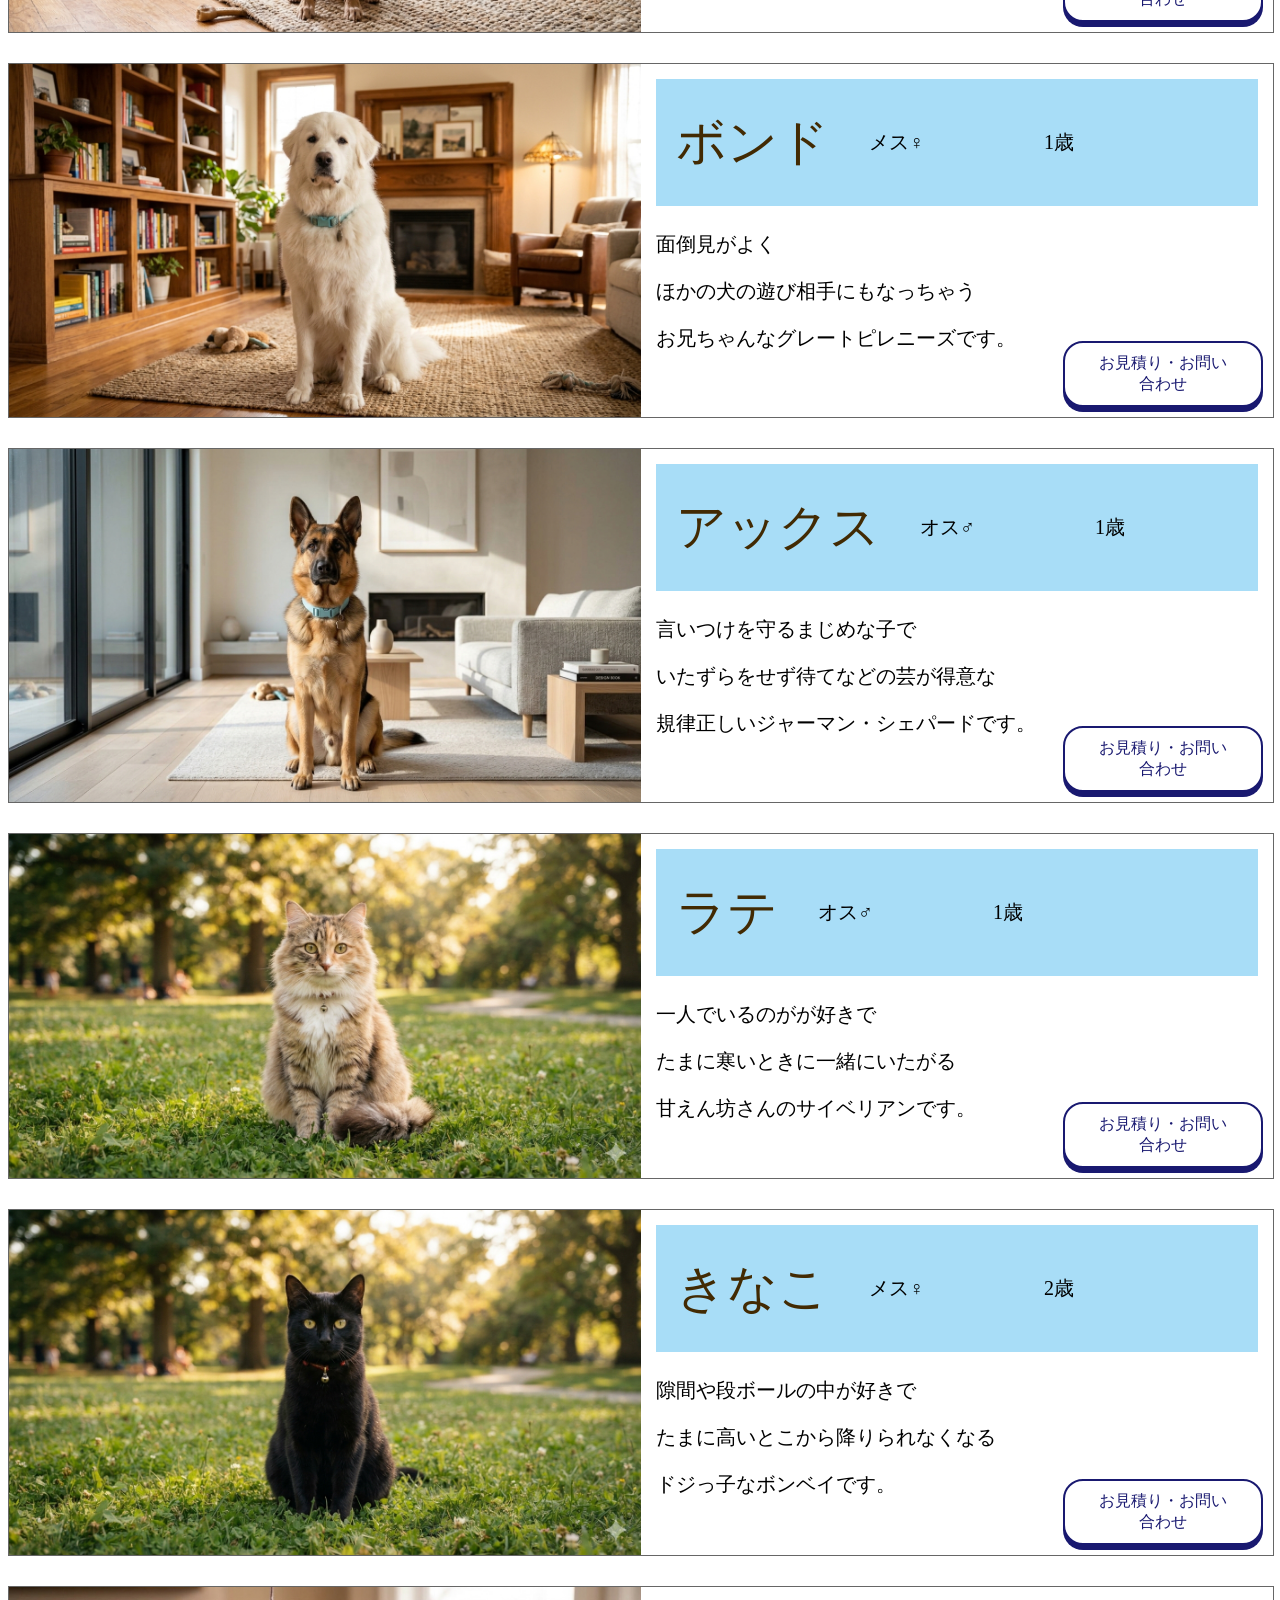
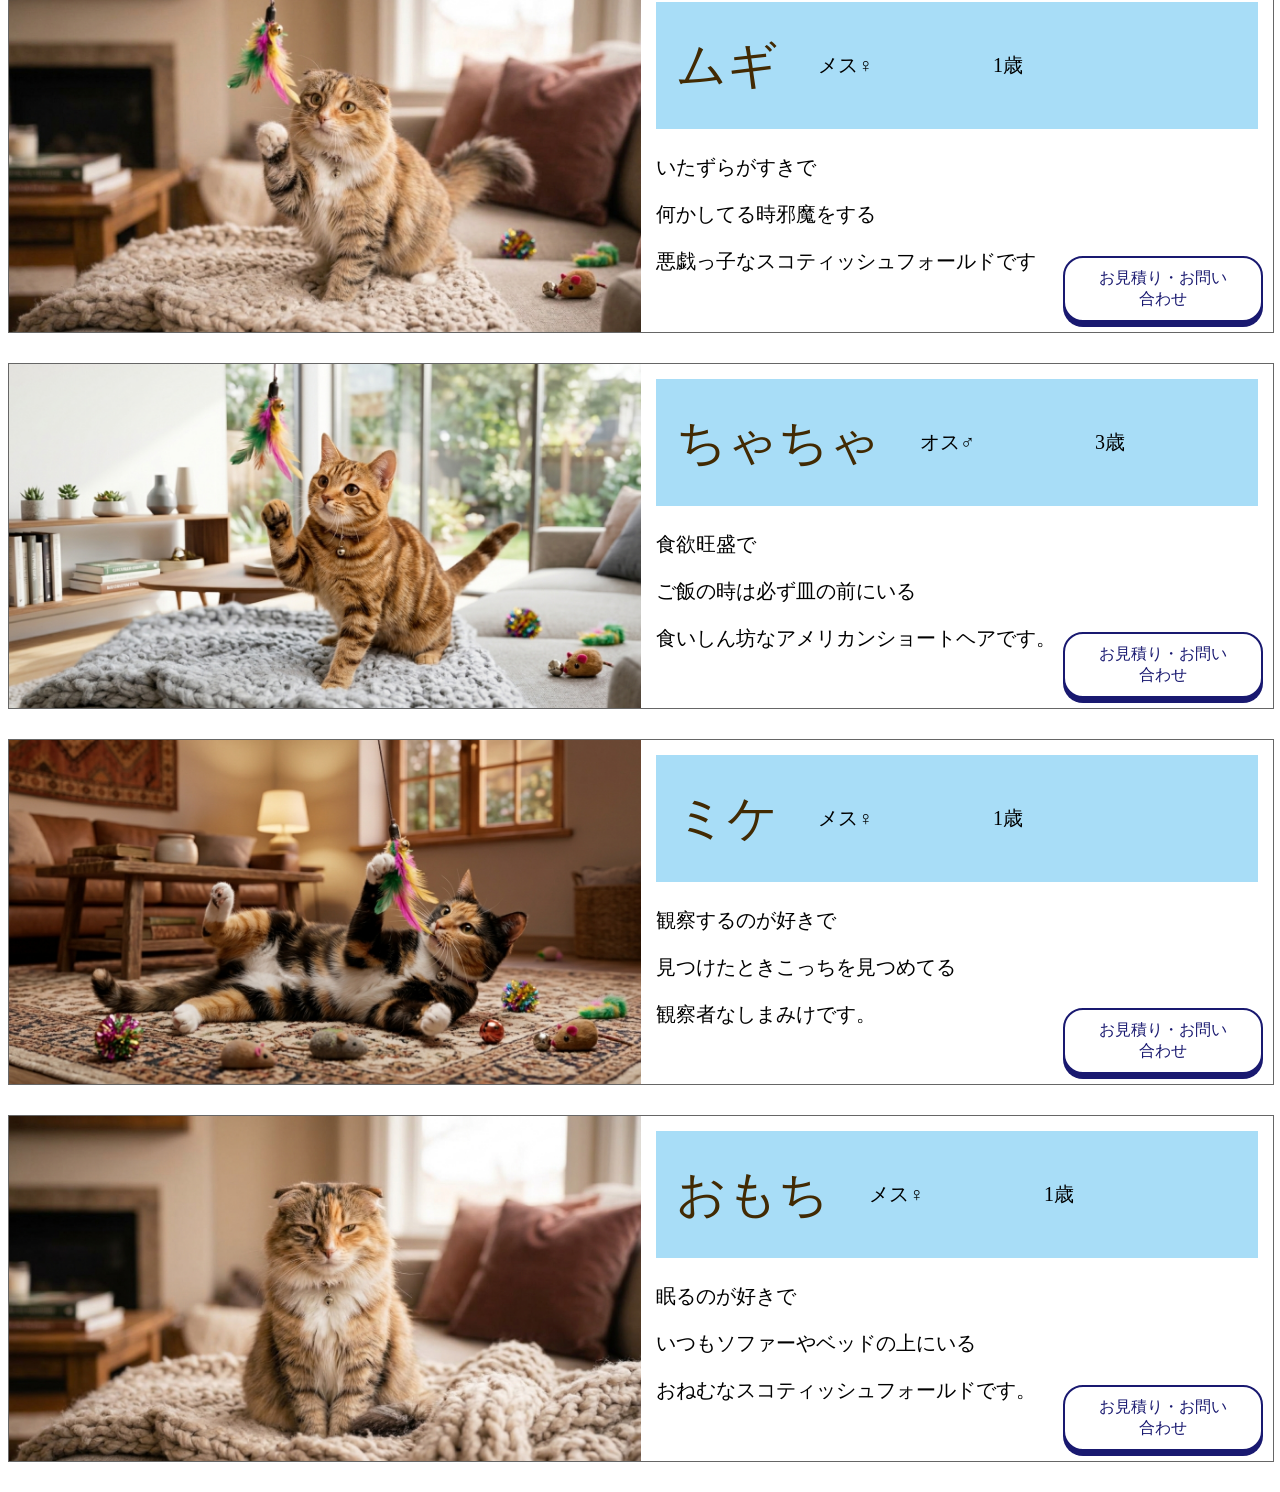
==== commit 378b2838: "メスの記号を追記" ====
--- a/introduction.html
+++ b/introduction.html
@@ -80,7 +80,7 @@
                 <div class="pet-introduction">
                     <div class="pet-name">
                         <h3>ミルク</h3>
-                        <p>メス</p>
+                        <p>メス♀</p>
                     <div class="pet-age">
                         <p>3歳</p>
                     </div>
--- a/style.css
+++ b/style.css
@@ -0,0 +1,36 @@
+header{
+    margin: 0;
+    font-family: 'Poppins', sans-serif;
+    background-color: #A8DDF7;
+}
+.header-container {
+    display: flex;
+    justify-content: space-between;
+    align-items: center;
+    max-width: 1100px;
+    margin: 0 auto;
+    padding: 0.5rem;
+}
+
+header h1 {
+    font-size: 2.5rem;
+    font-weight: 700;
+    color: #422A03;
+}
+
+header h1 a {
+    color: inherit;
+}
+
+.nav ul {
+    display: flex;
+    list-style: none;
+    gap: 1.5rem;
+}
+
+.nav a {
+    font-weight: 500;
+    color: #422A03;
+    padding: 0.5rem 0.75rem;
+    border-radius: 4px;
+}
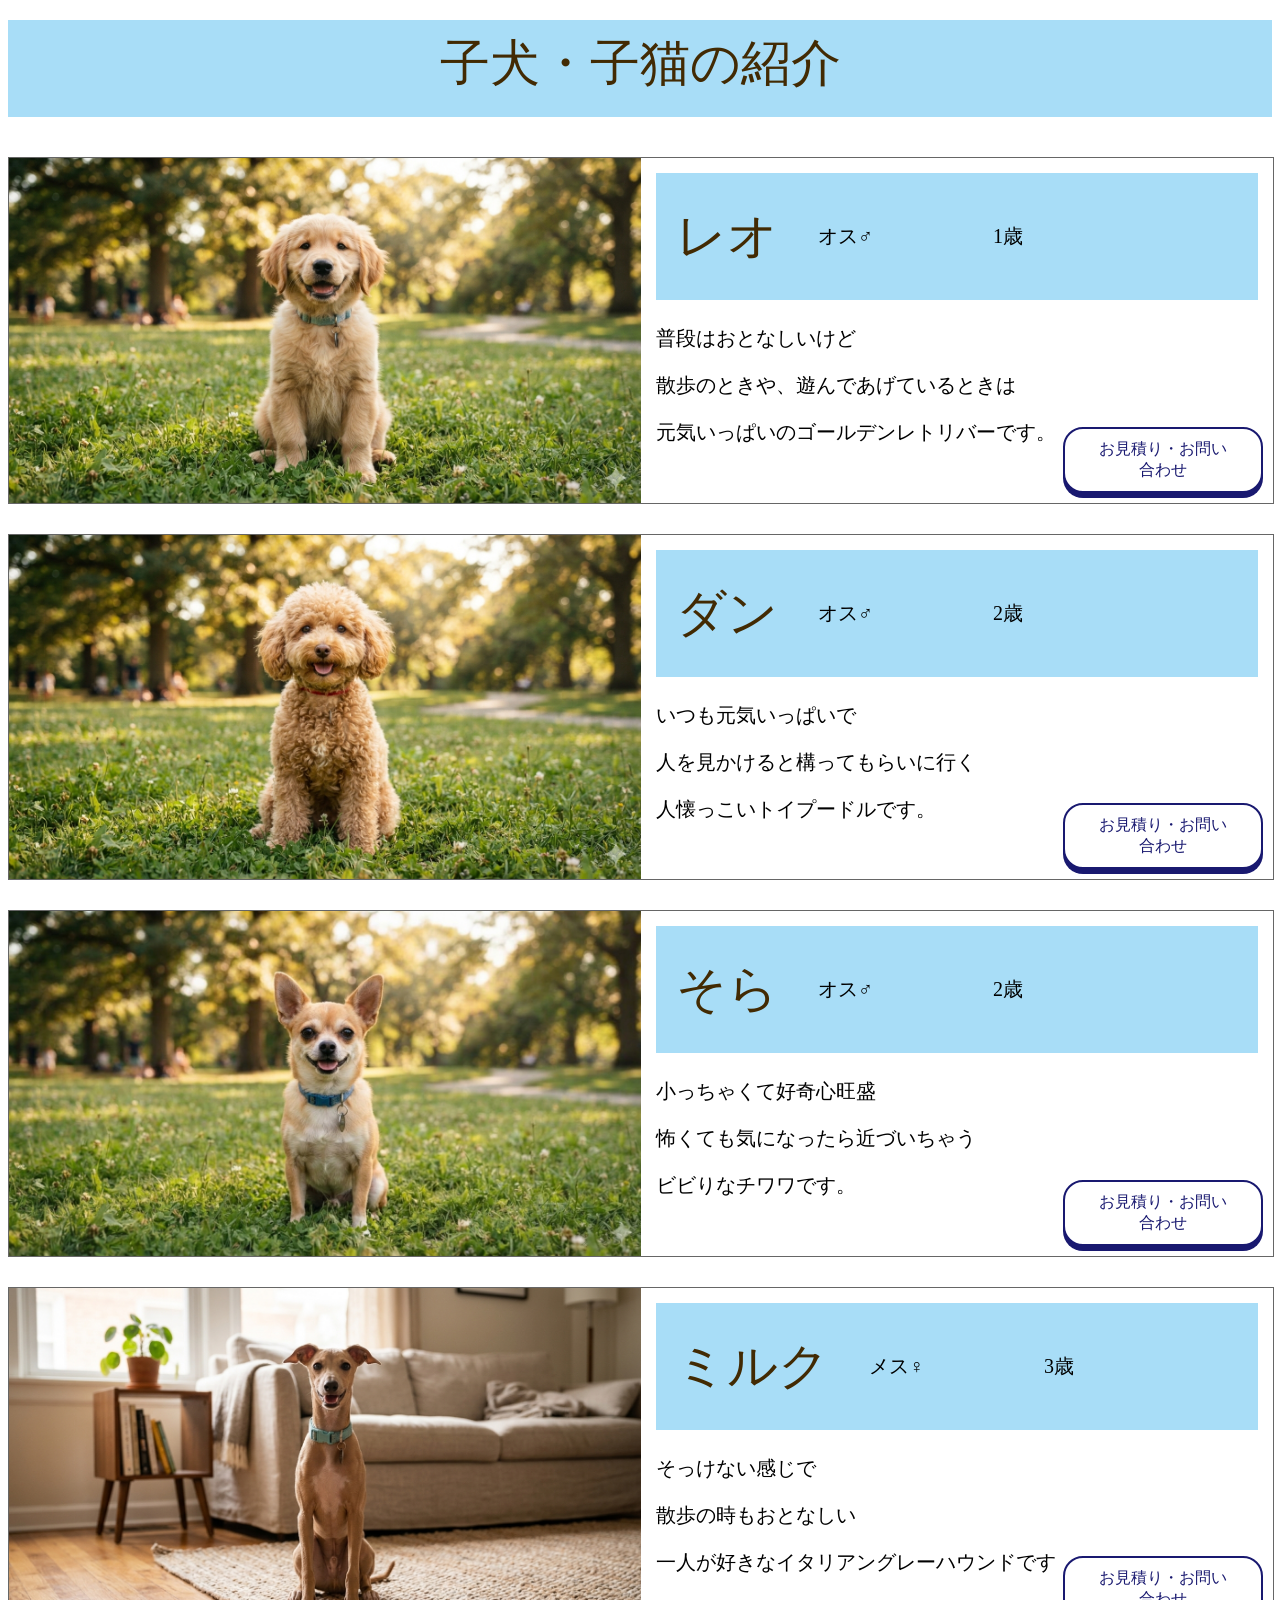
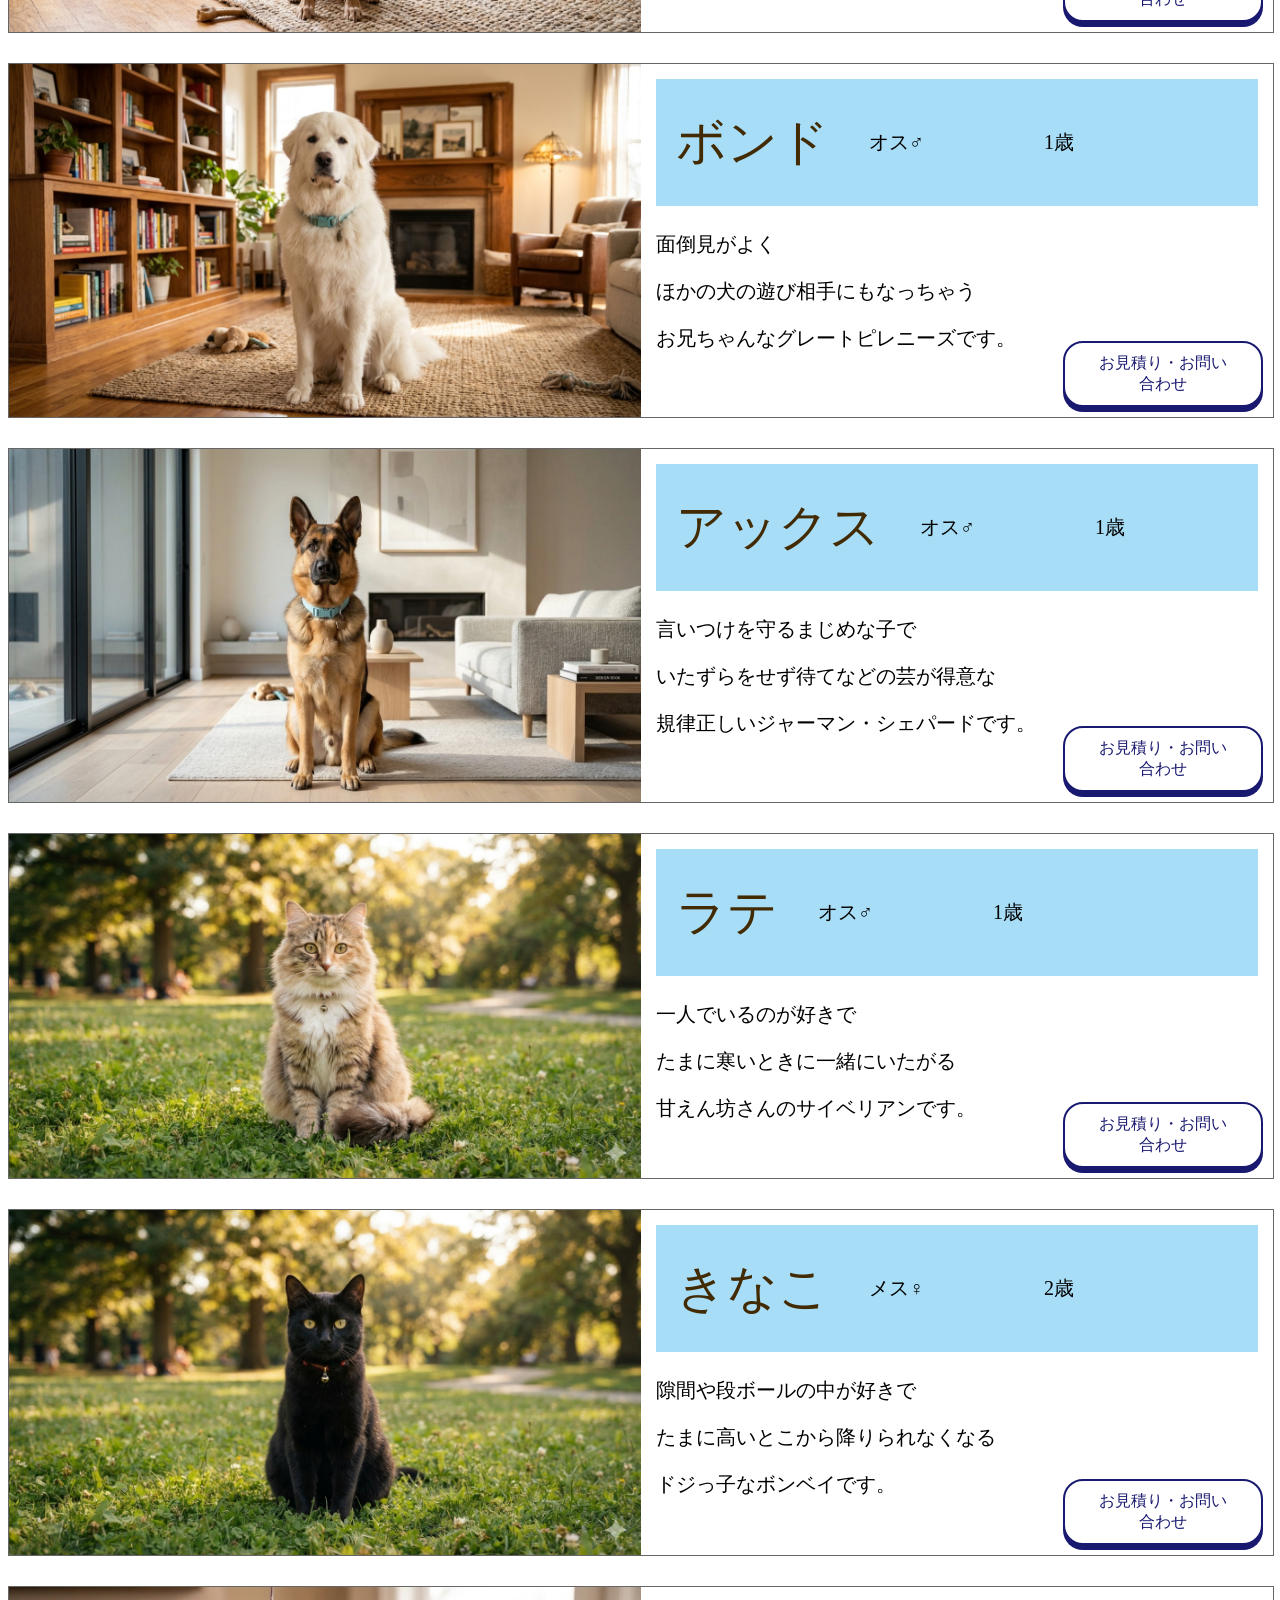
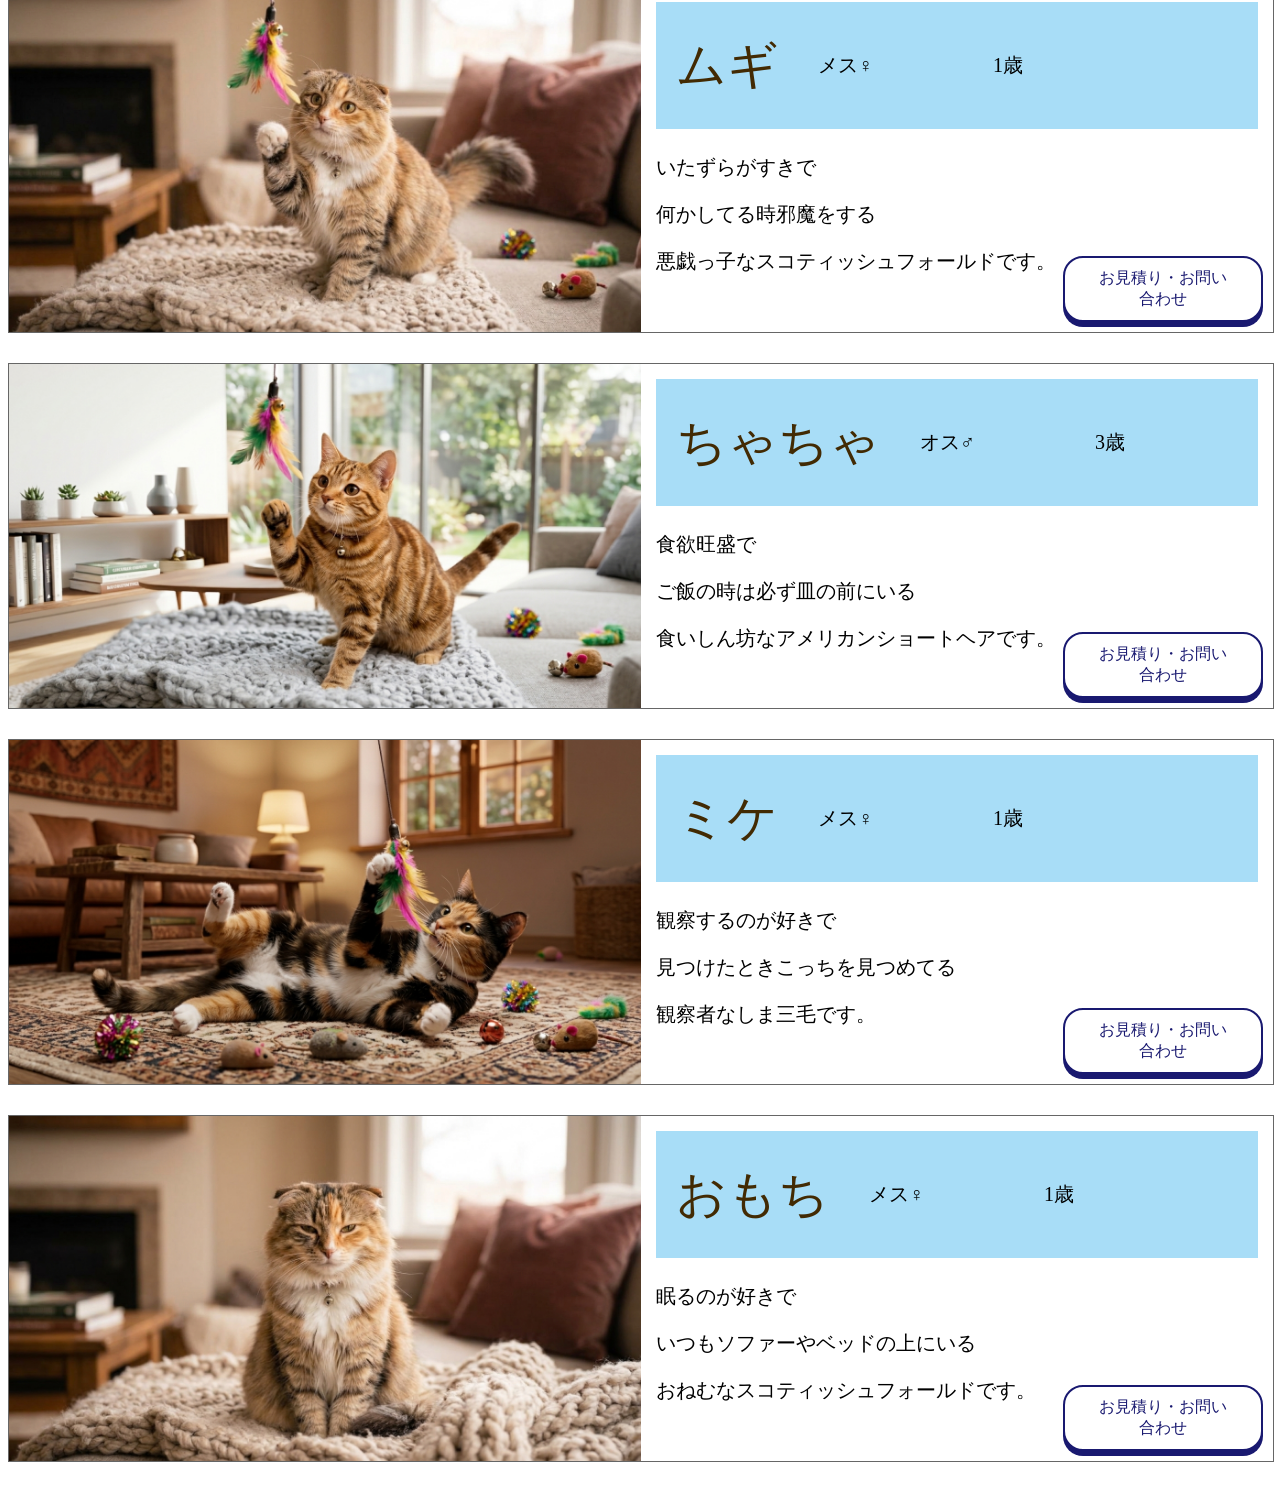
==== commit 12d02843: "レビューで指摘された床を修正" ====
--- a/introduction.html
+++ b/introduction.html
@@ -86,7 +86,7 @@
                     </div>
                         
                     </div>
-                    <p>そっけないい感じで</p>
+                    <p>そっけない感じで</p>
                     <p>散歩の時もおとなしい</p>
                     <p>一人が好きなイタリアングレーハウンドです</p>
 
@@ -100,7 +100,7 @@
                 <div class="pet-introduction">
                     <div class="pet-name">
                         <h3>ボンド</h3>
-                        <p>メス♀</p>
+                        <p>オス♂</p>
                     <div class="pet-age">
                         <p>1歳</p>
                     </div>
@@ -145,7 +145,7 @@
                     </div>
                         
                     </div>
-                    <p>一人でいるのがが好きで</p>
+                    <p>一人でいるのが好きで</p>
                     <p>たまに寒いときに一緒にいたがる</p>
                     <p>甘えん坊さんのサイベリアンです。</p>
 
@@ -187,7 +187,7 @@
                     </div>
                     <p>いたずらがすきで</p>
                     <p>何かしてる時邪魔をする</p>
-                    <p>悪戯っ子なスコティッシュフォールドです</p>
+                    <p>悪戯っ子なスコティッシュフォールドです。</p>
 
                 </div>
                     <button class="infometion-button">お見積り・お問い合わせ</button>
@@ -227,7 +227,7 @@
                     </div>
                     <p>観察するのが好きで</p>
                     <p>見つけたときこっちを見つめてる</p>
-                    <p>観察者なしまみけです。</p>
+                    <p>観察者なしま三毛です。</p>
 
                 </div>
                     <button class="infometion-button">お見積り・お問い合わせ</button>
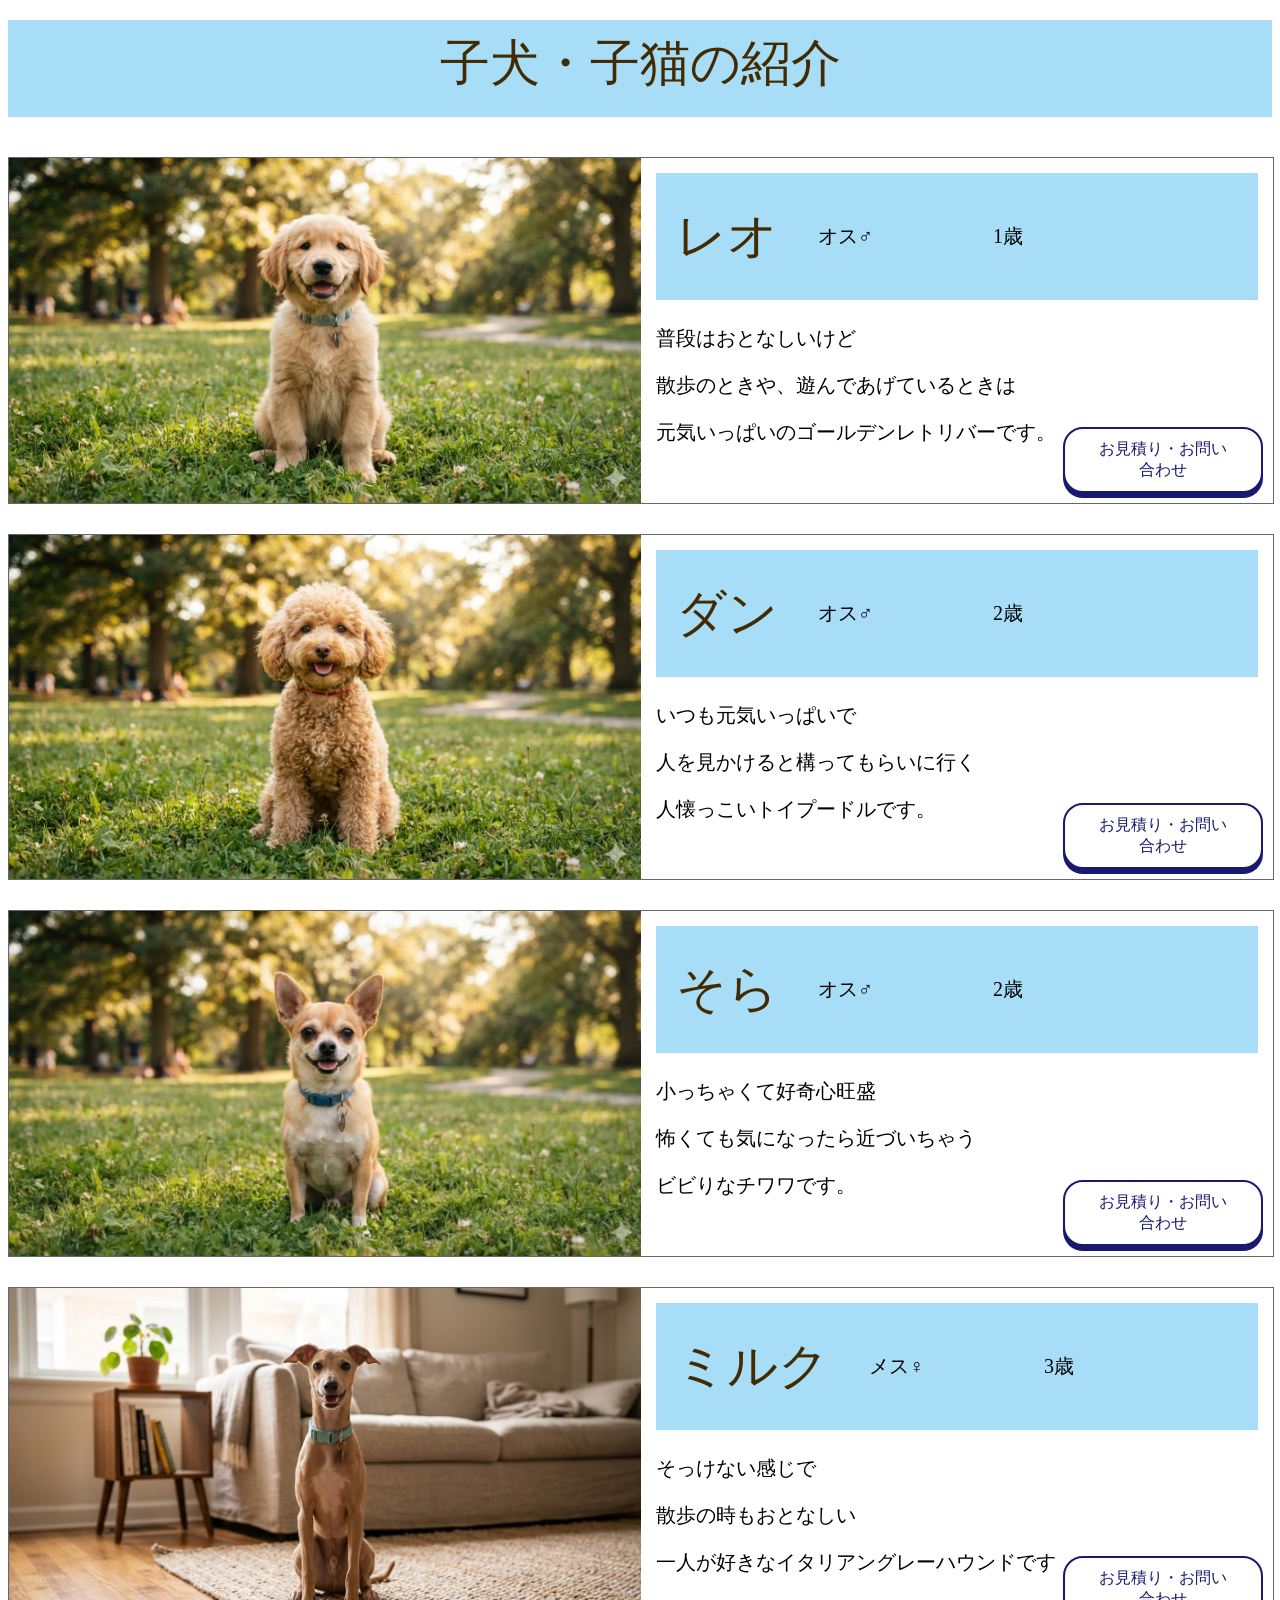
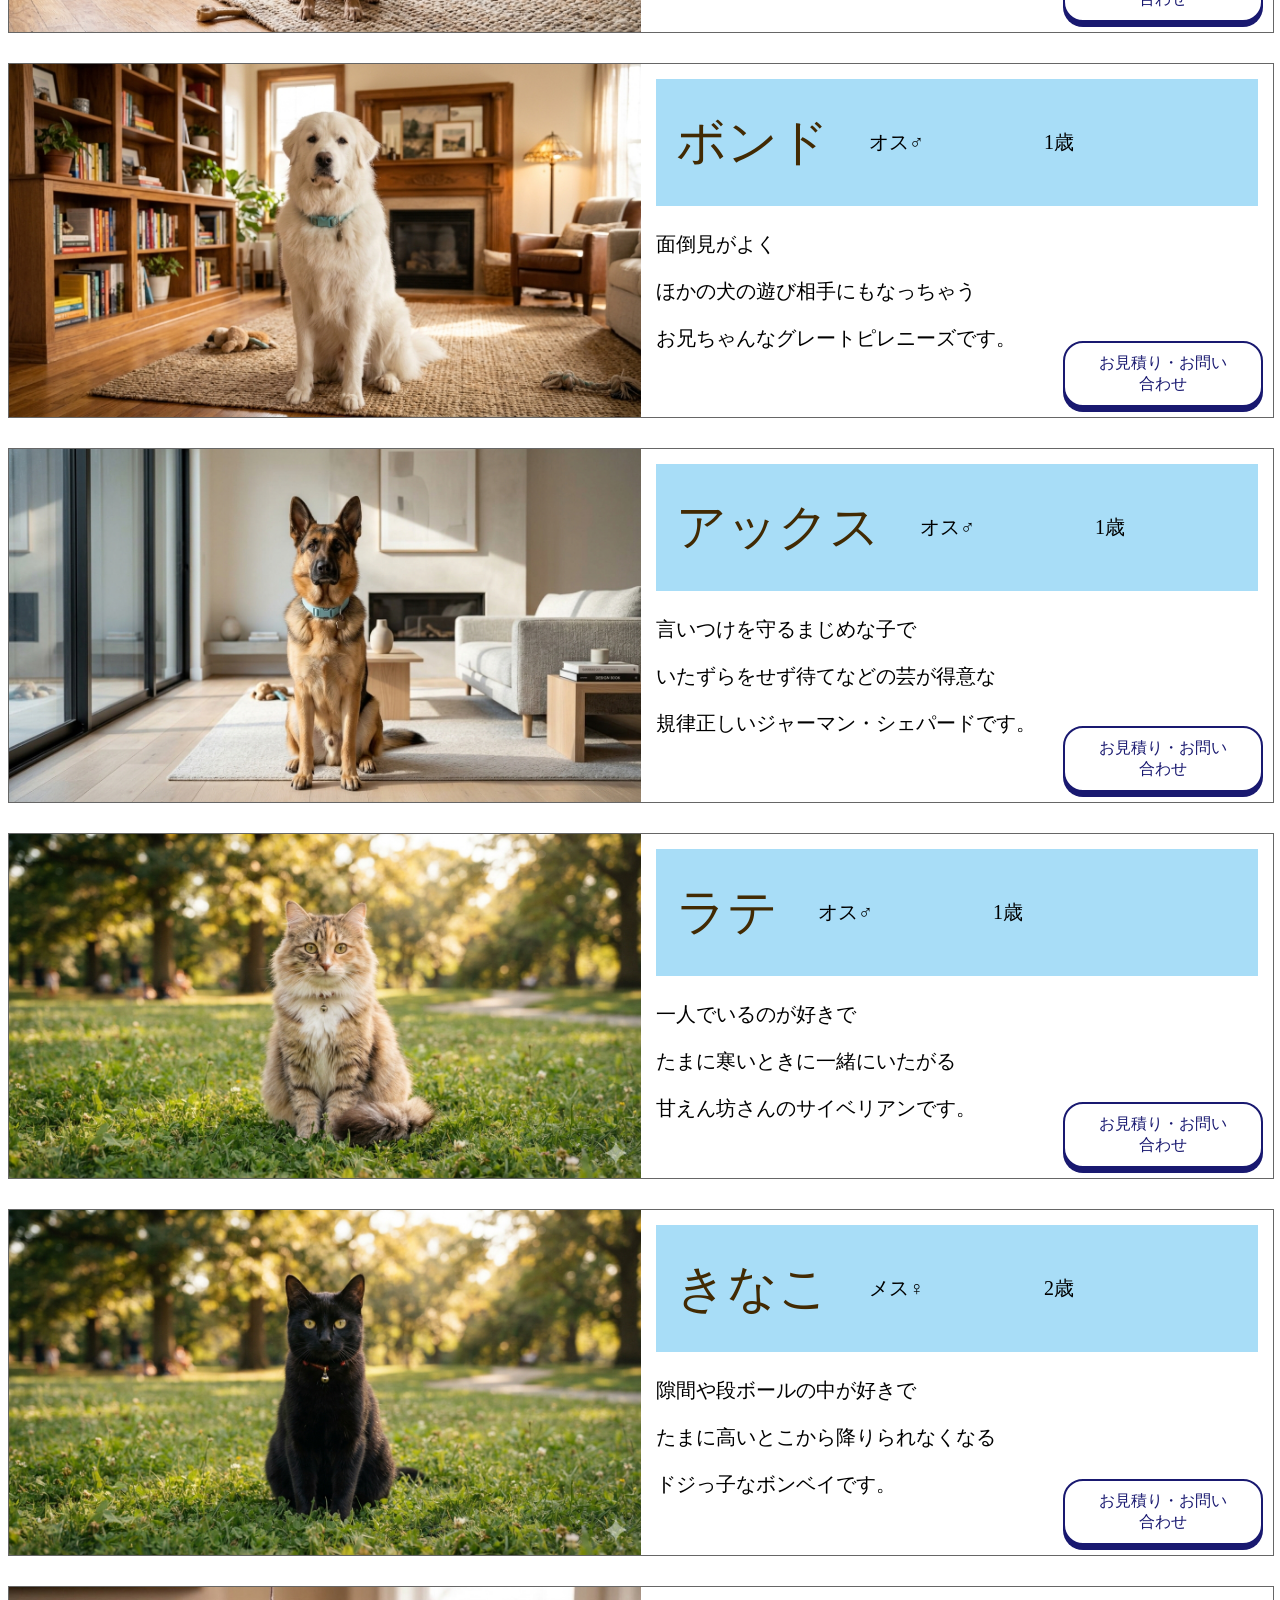
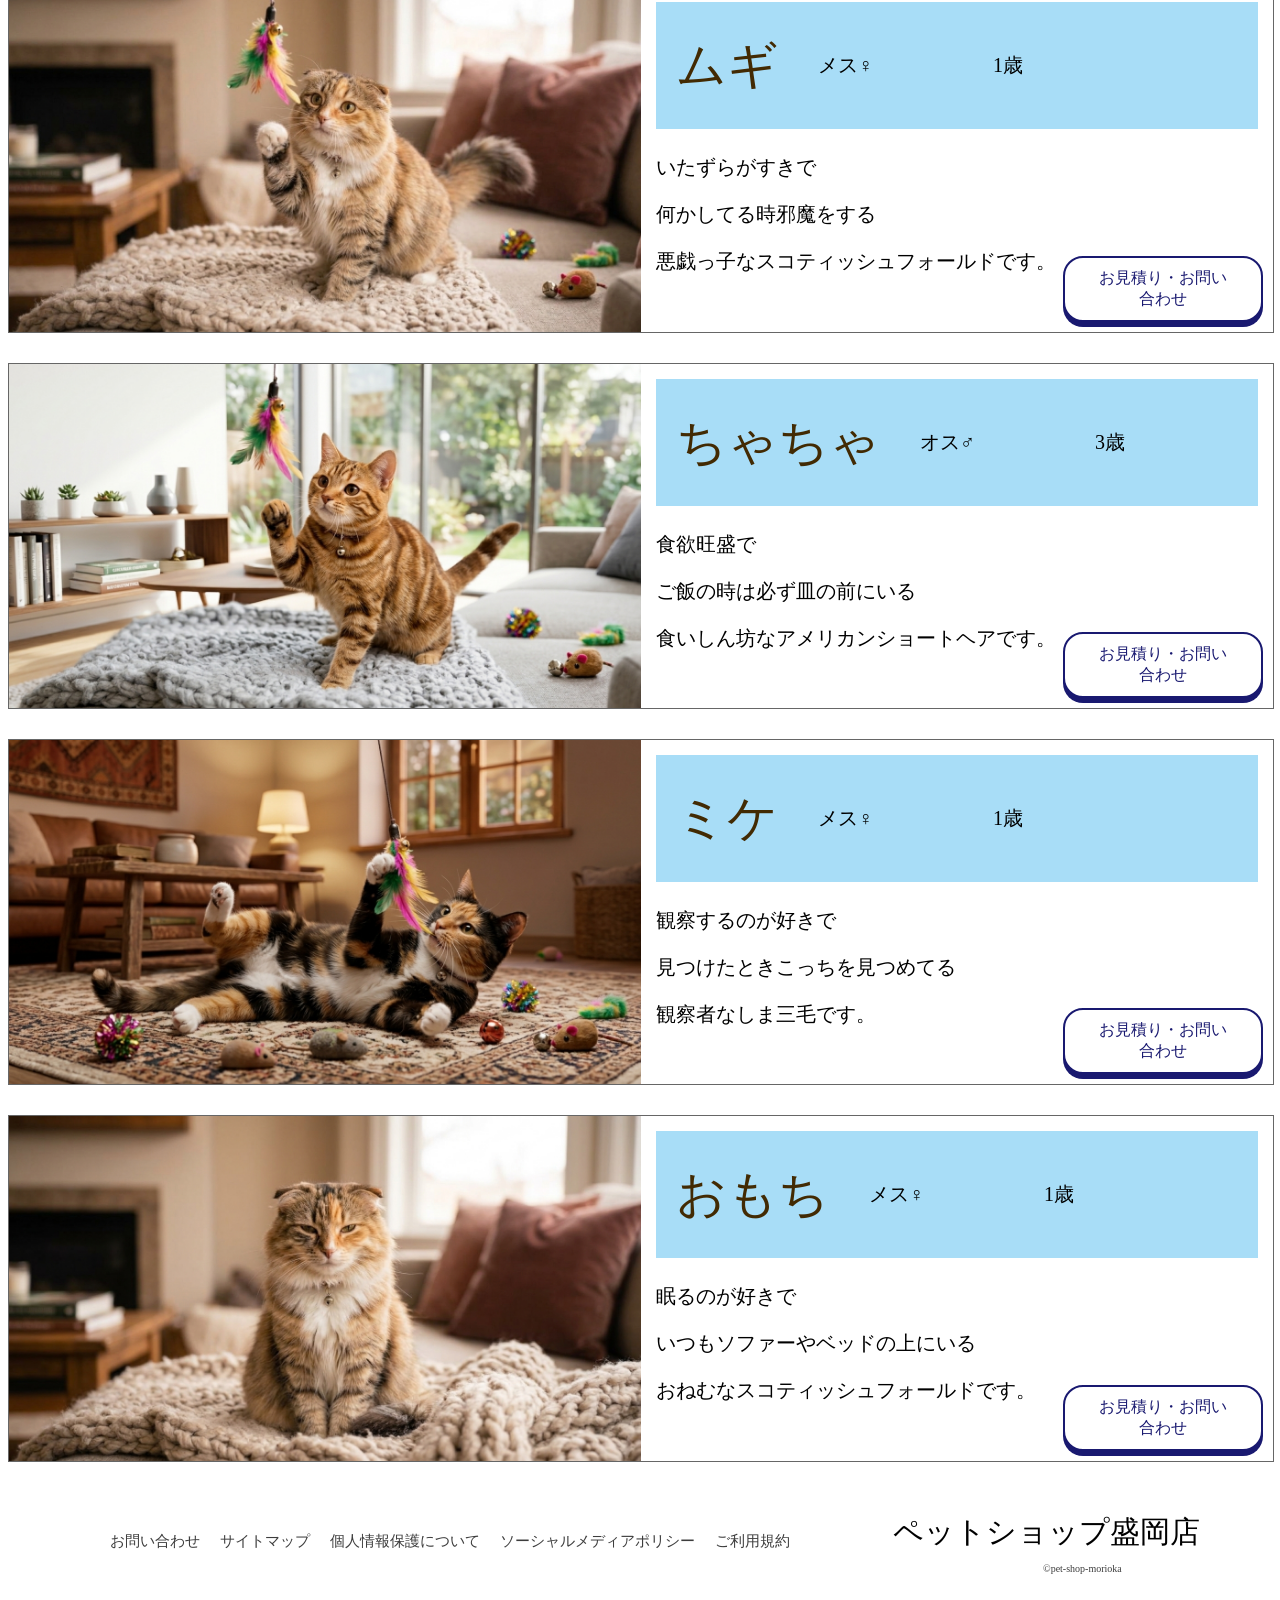
==== commit 2f61f167: "フッターを追加した" ====
--- a/introduction.html
+++ b/introduction.html
@@ -260,6 +260,23 @@
 
 
     </main>
+    <footer>
+        <div class="footer-list">
+            <div class="footer-introduction">
+            <p>お問い合わせ</p>
+            <p>サイトマップ</p>
+            <p>個人情報保護について</p>
+            <p>ソーシャルメディアポリシー</p>
+            <p>ご利用規約</p>
+            </div>
+        <div class="footer-shop">
+            <p class="footer-shop-name">ペットショップ盛岡店</p>
+            <p class="copylight">&copy;pet-shop-morioka</p>
+
+        </div>
+    </div>
+
+    </footer>
 
     
 </body>
--- a/style.css
+++ b/style.css
@@ -1,36 +1,34 @@
-header{
-    margin: 0;
-    font-family: 'Poppins', sans-serif;
-    background-color: #A8DDF7;
+.footer-list{
+    width: 100%;
+    display: flex;
+    height: 100px;
+
 }
-.header-container {
+.footer-introduction{
     display: flex;
-    justify-content: space-between;
-    align-items: center;
-    max-width: 1100px;
-    margin: 0 auto;
-    padding: 0.5rem;
+    gap: 20px;
+    width: 70%;
+    justify-content: center;   
+    align-items: center; 
+
 }
+.footer-introduction p {
+    font-size: 15px;
+    color: #3d3d3d;
+}
+.footer-shop{
+    width: 30%;
+    justify-content: center;    
+}
+.footer-shop-name{
+    font-size: 30px;
+    margin: 20px 0 0;
 
-header h1 {
-    font-size: 2.5rem;
-    font-weight: 700;
-    color: #422A03;
+
 }
-
-header h1 a {
-    color: inherit;
-}
-
-.nav ul {
-    display: flex;
-    list-style: none;
-    gap: 1.5rem;
-}
-
-.nav a {
-    font-weight: 500;
-    color: #422A03;
-    padding: 0.5rem 0.75rem;
-    border-radius: 4px;
+.copylight{
+    font-size: 10px;
+    text-align: center;
+    margin-bottom: 10px;
+    color: #3d3d3d;
 }
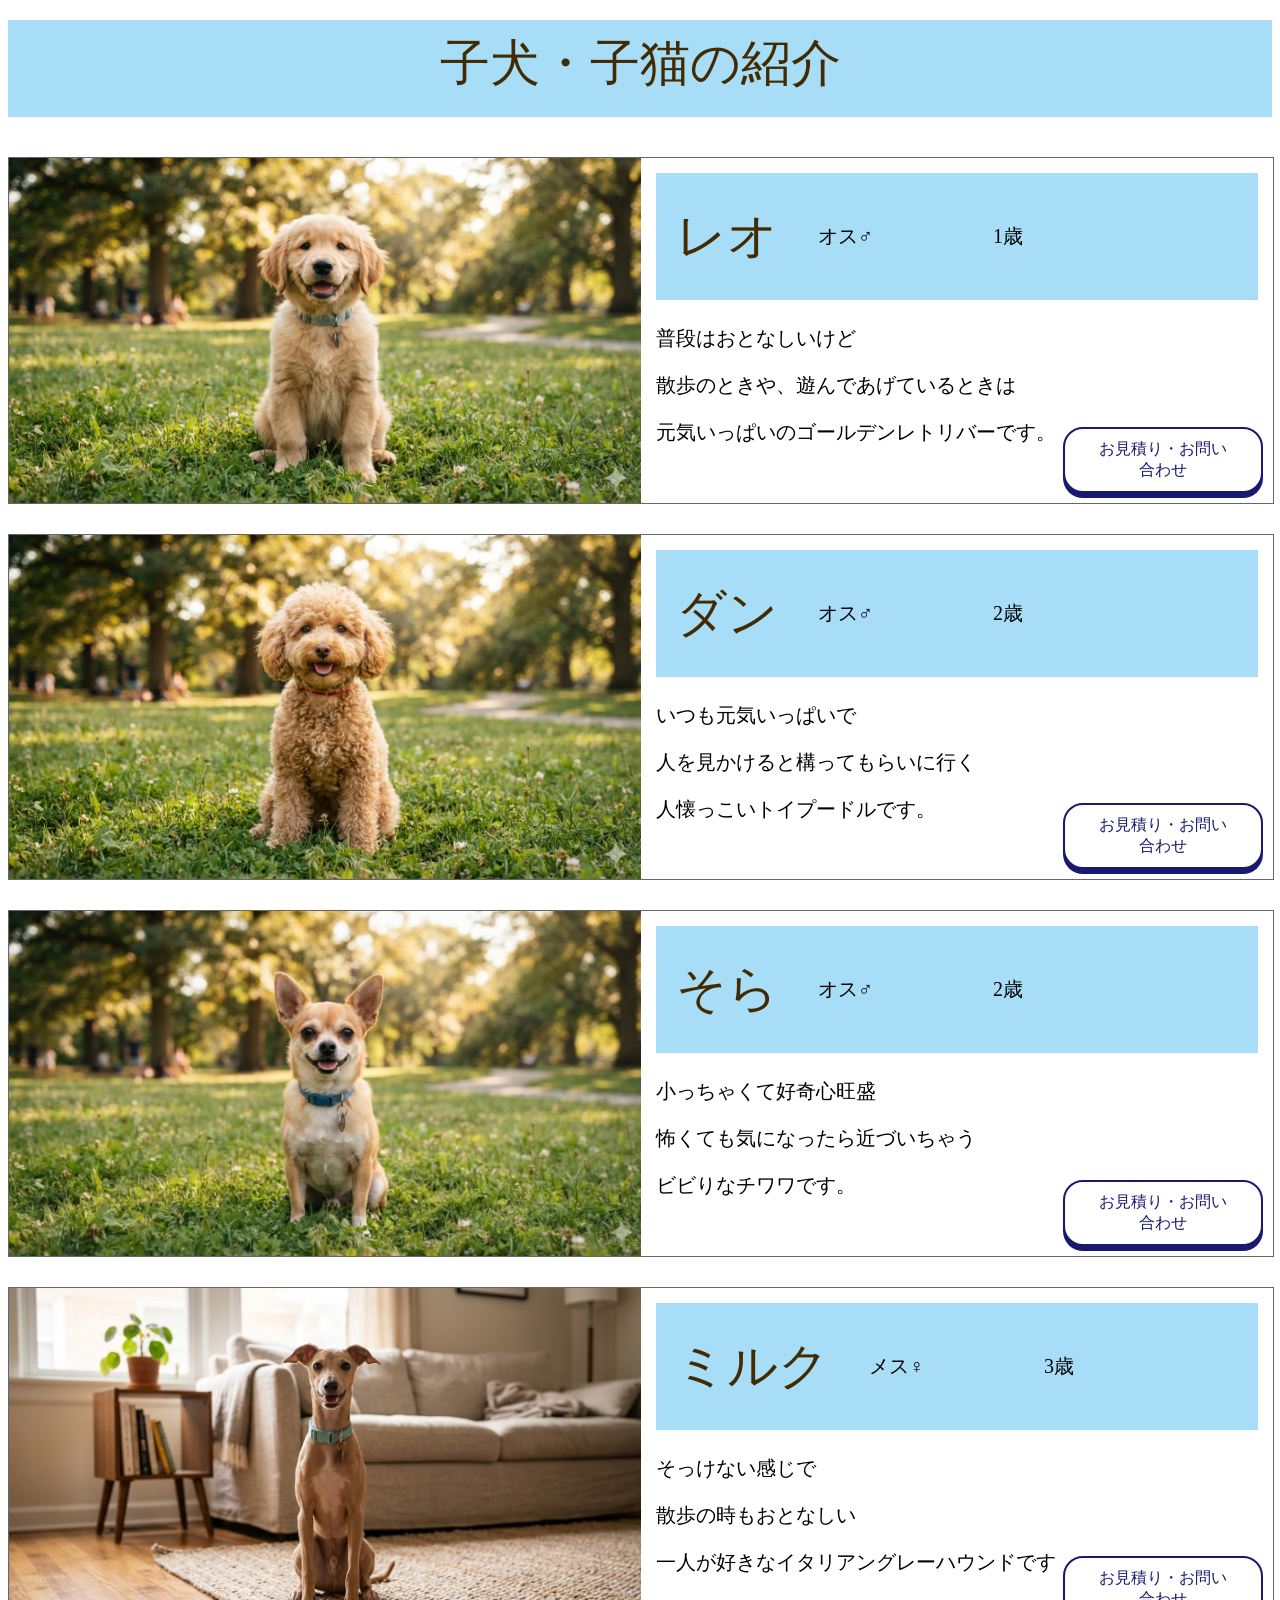
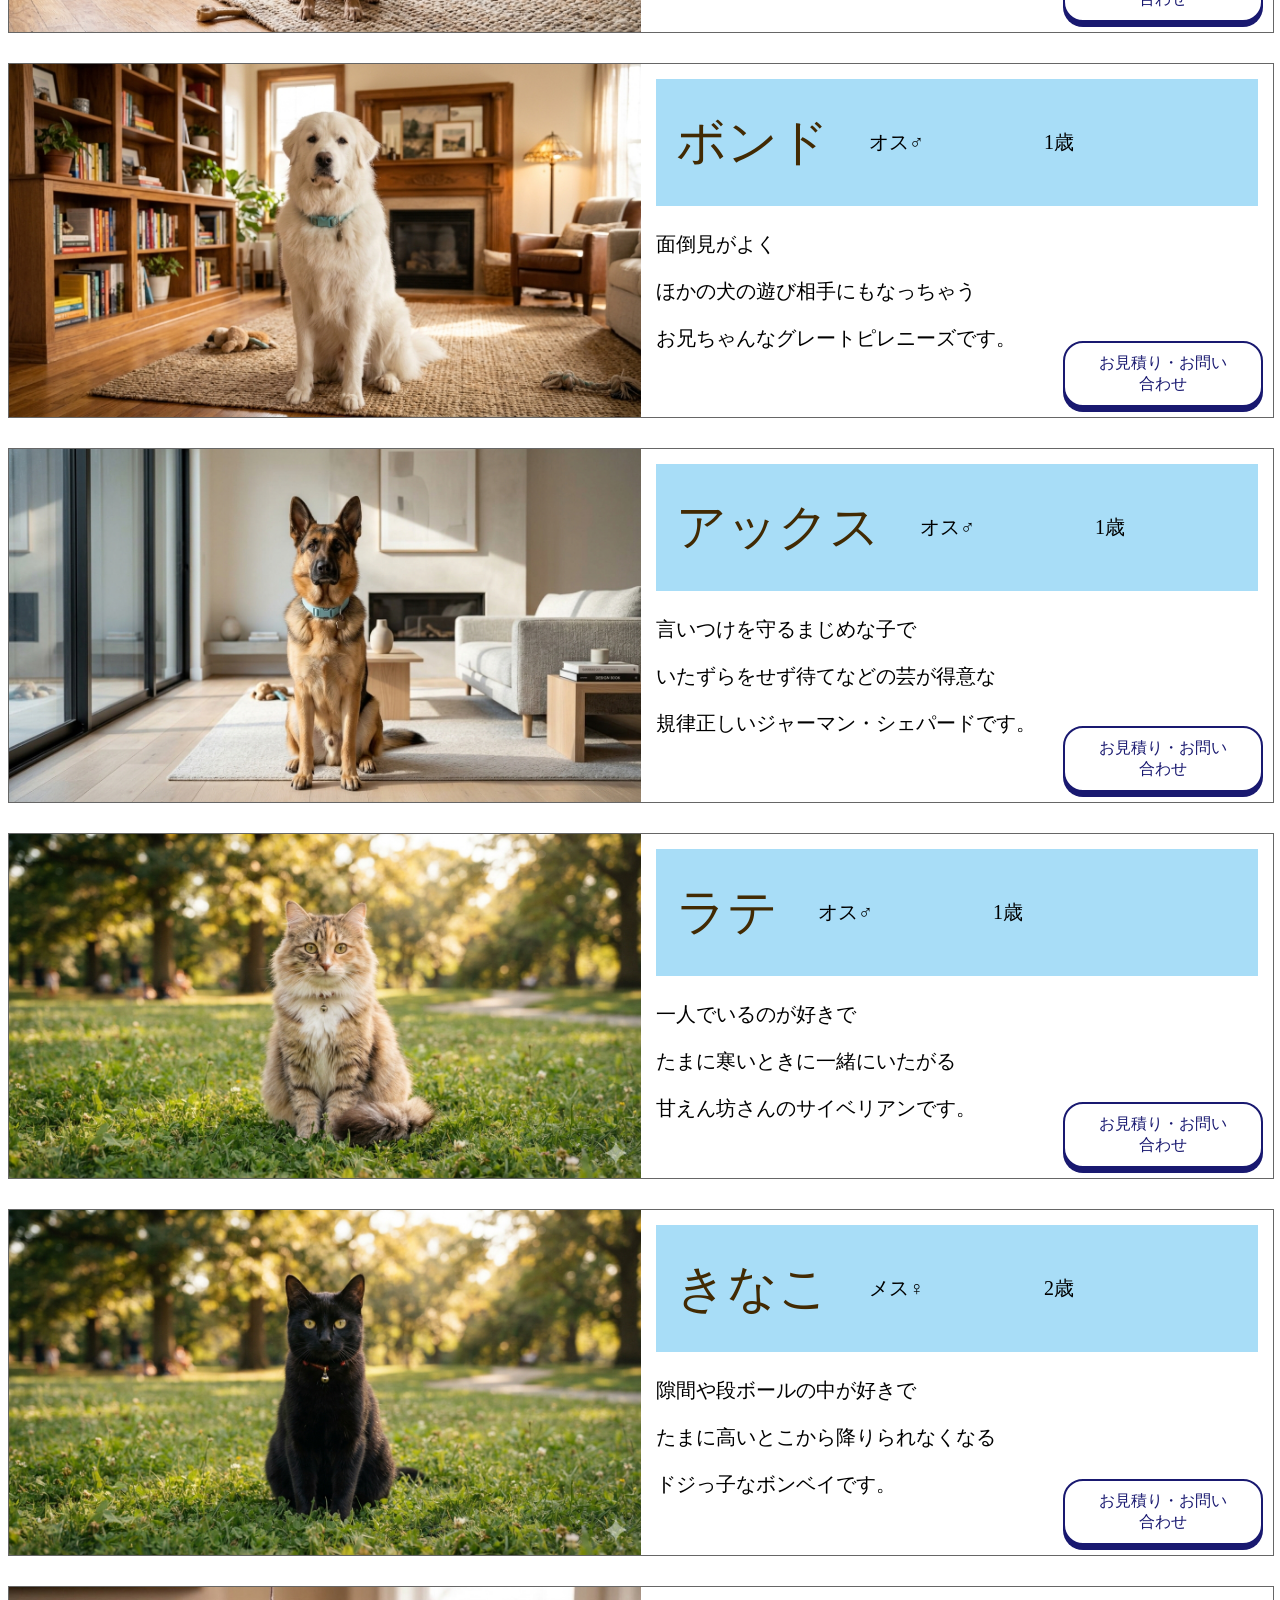
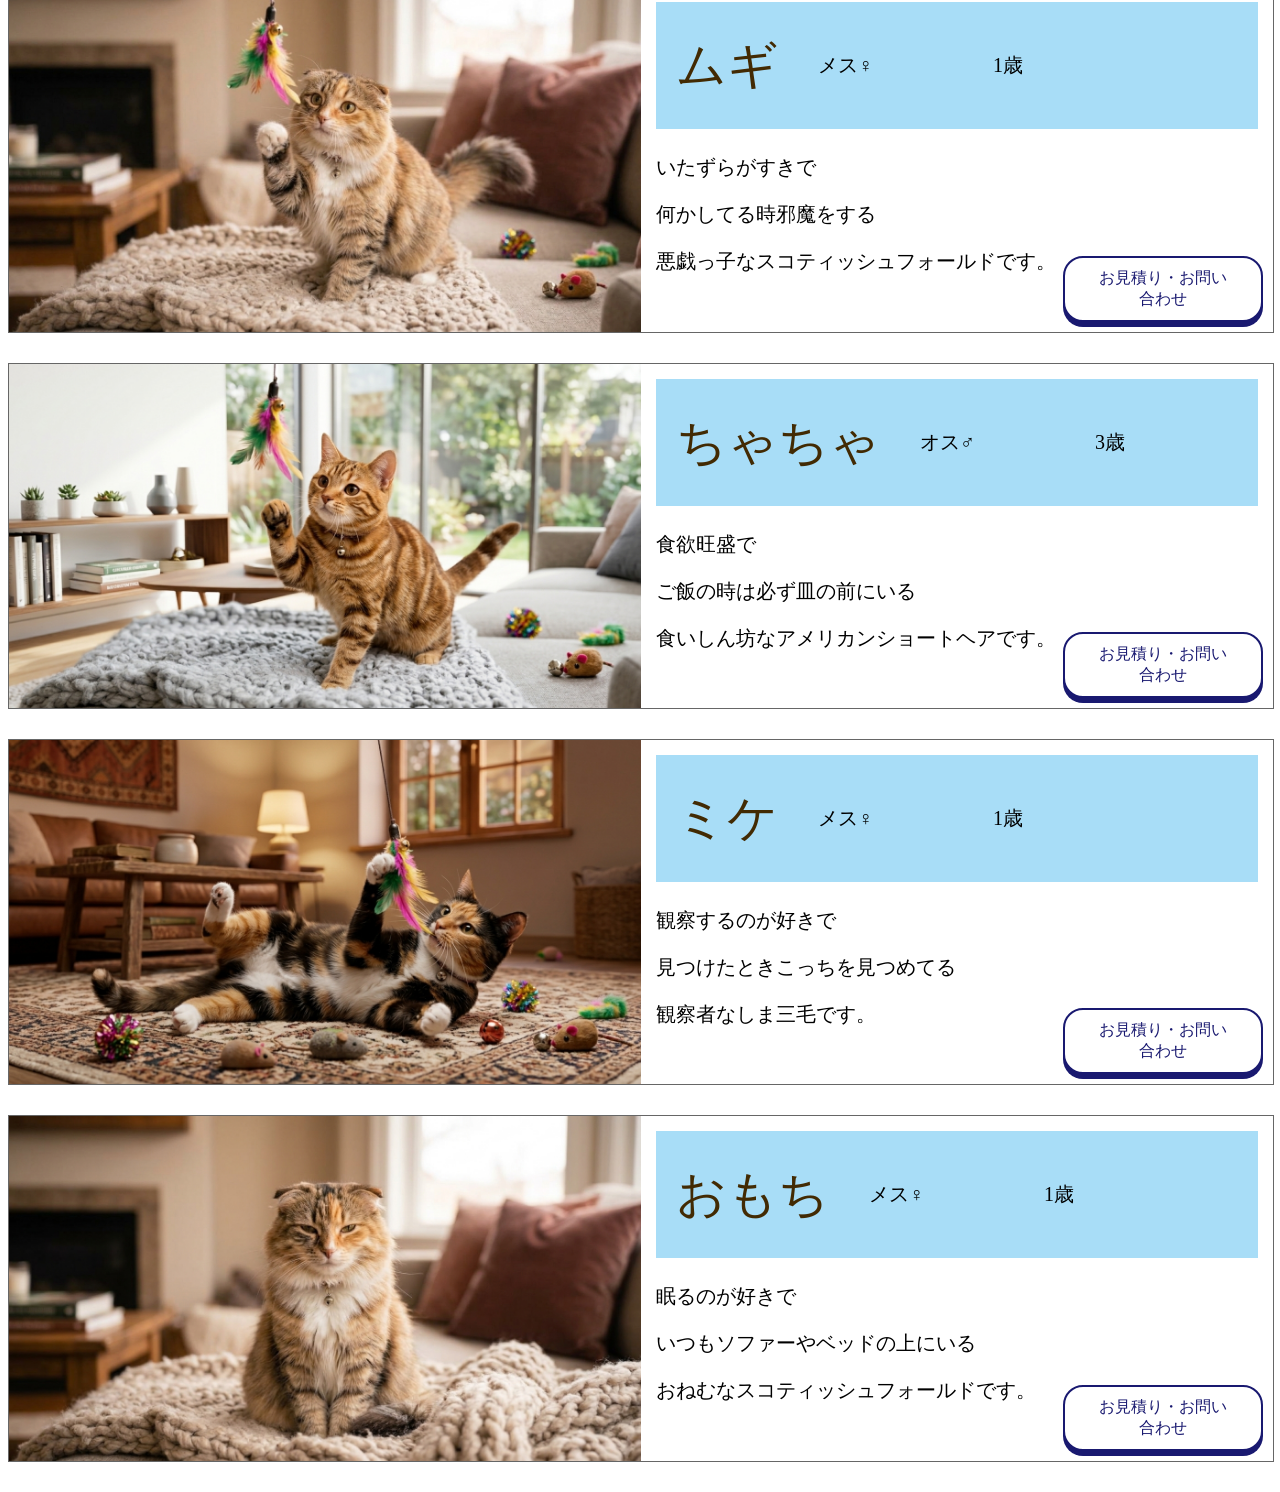
==== commit 72f9deb2: "Merge branch 'feature-store-introduction' of github.com:skudousys26/pet-shop-morioka into feature-st" ====
--- a/introduction.html
+++ b/introduction.html
@@ -260,23 +260,6 @@
 
 
     </main>
-    <footer>
-        <div class="footer-list">
-            <div class="footer-introduction">
-            <p>お問い合わせ</p>
-            <p>サイトマップ</p>
-            <p>個人情報保護について</p>
-            <p>ソーシャルメディアポリシー</p>
-            <p>ご利用規約</p>
-            </div>
-        <div class="footer-shop">
-            <p class="footer-shop-name">ペットショップ盛岡店</p>
-            <p class="copylight">&copy;pet-shop-morioka</p>
-
-        </div>
-    </div>
-
-    </footer>
 
     
 </body>
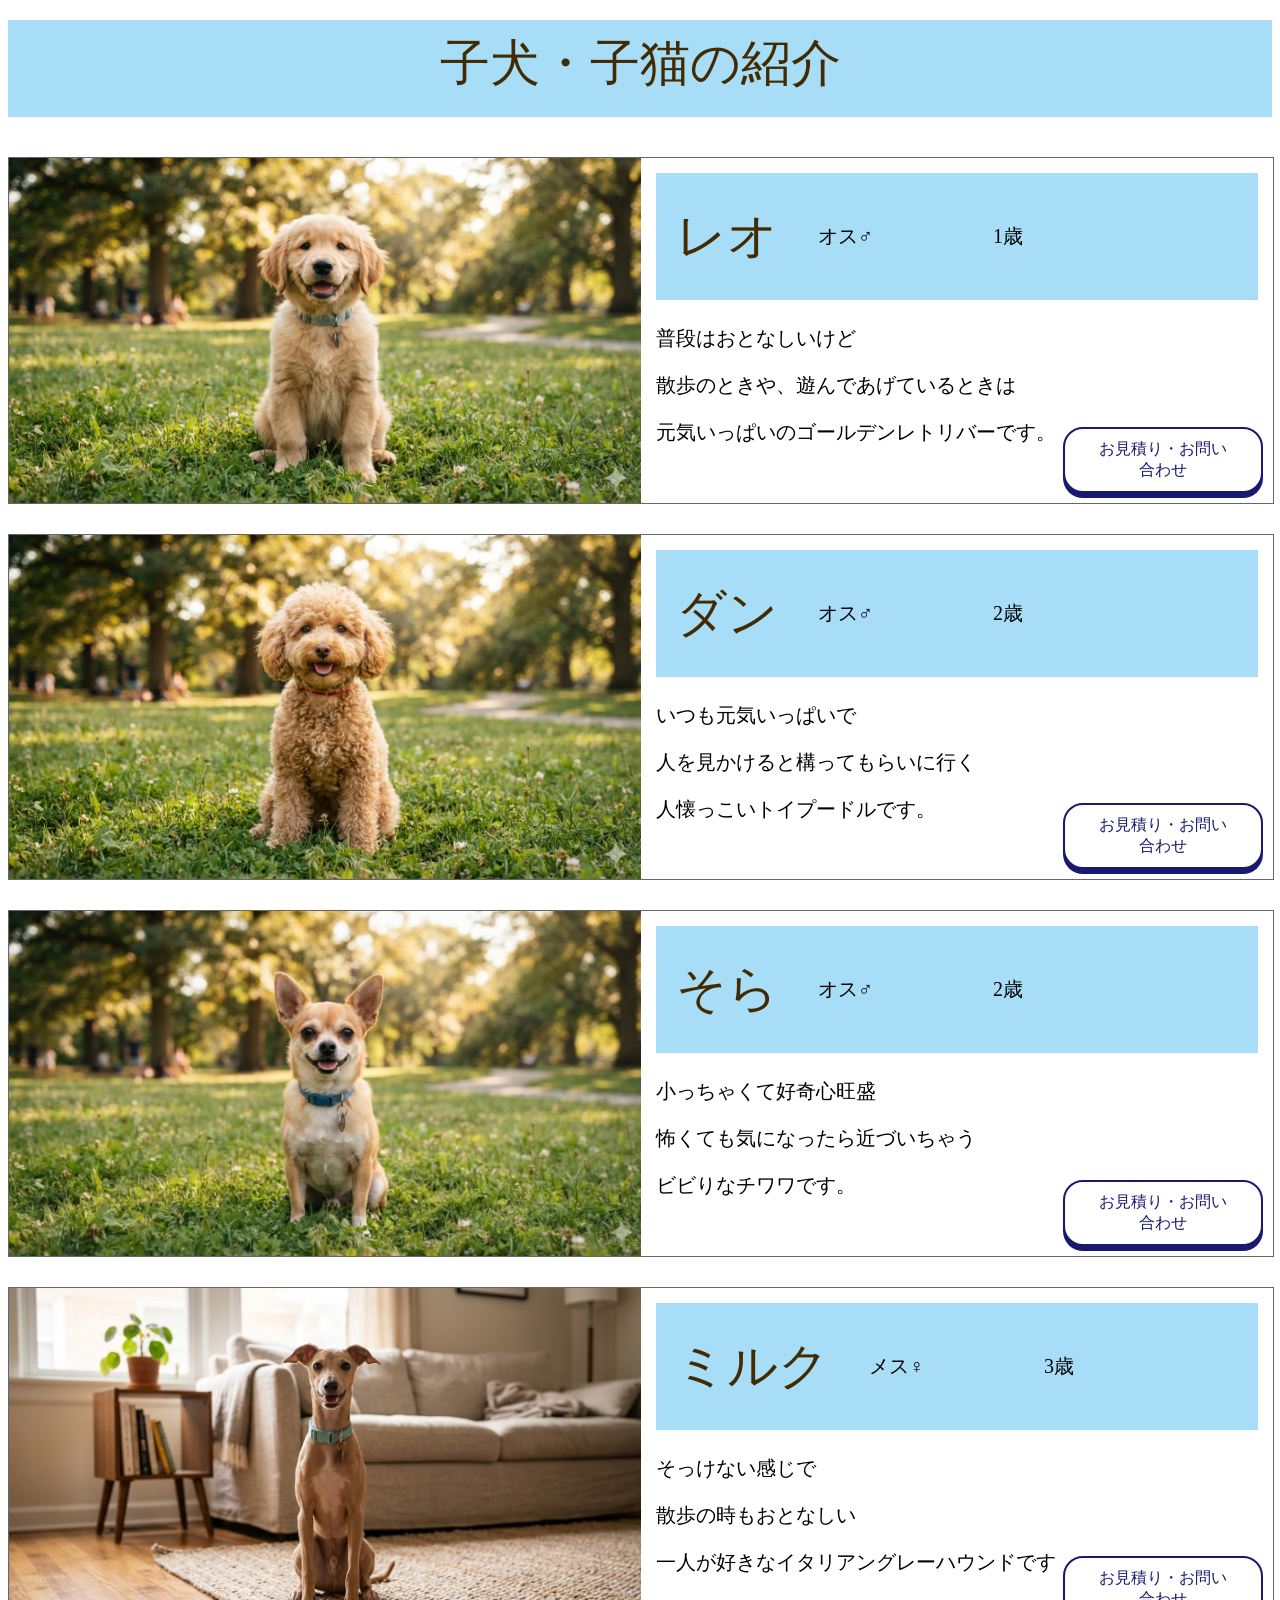
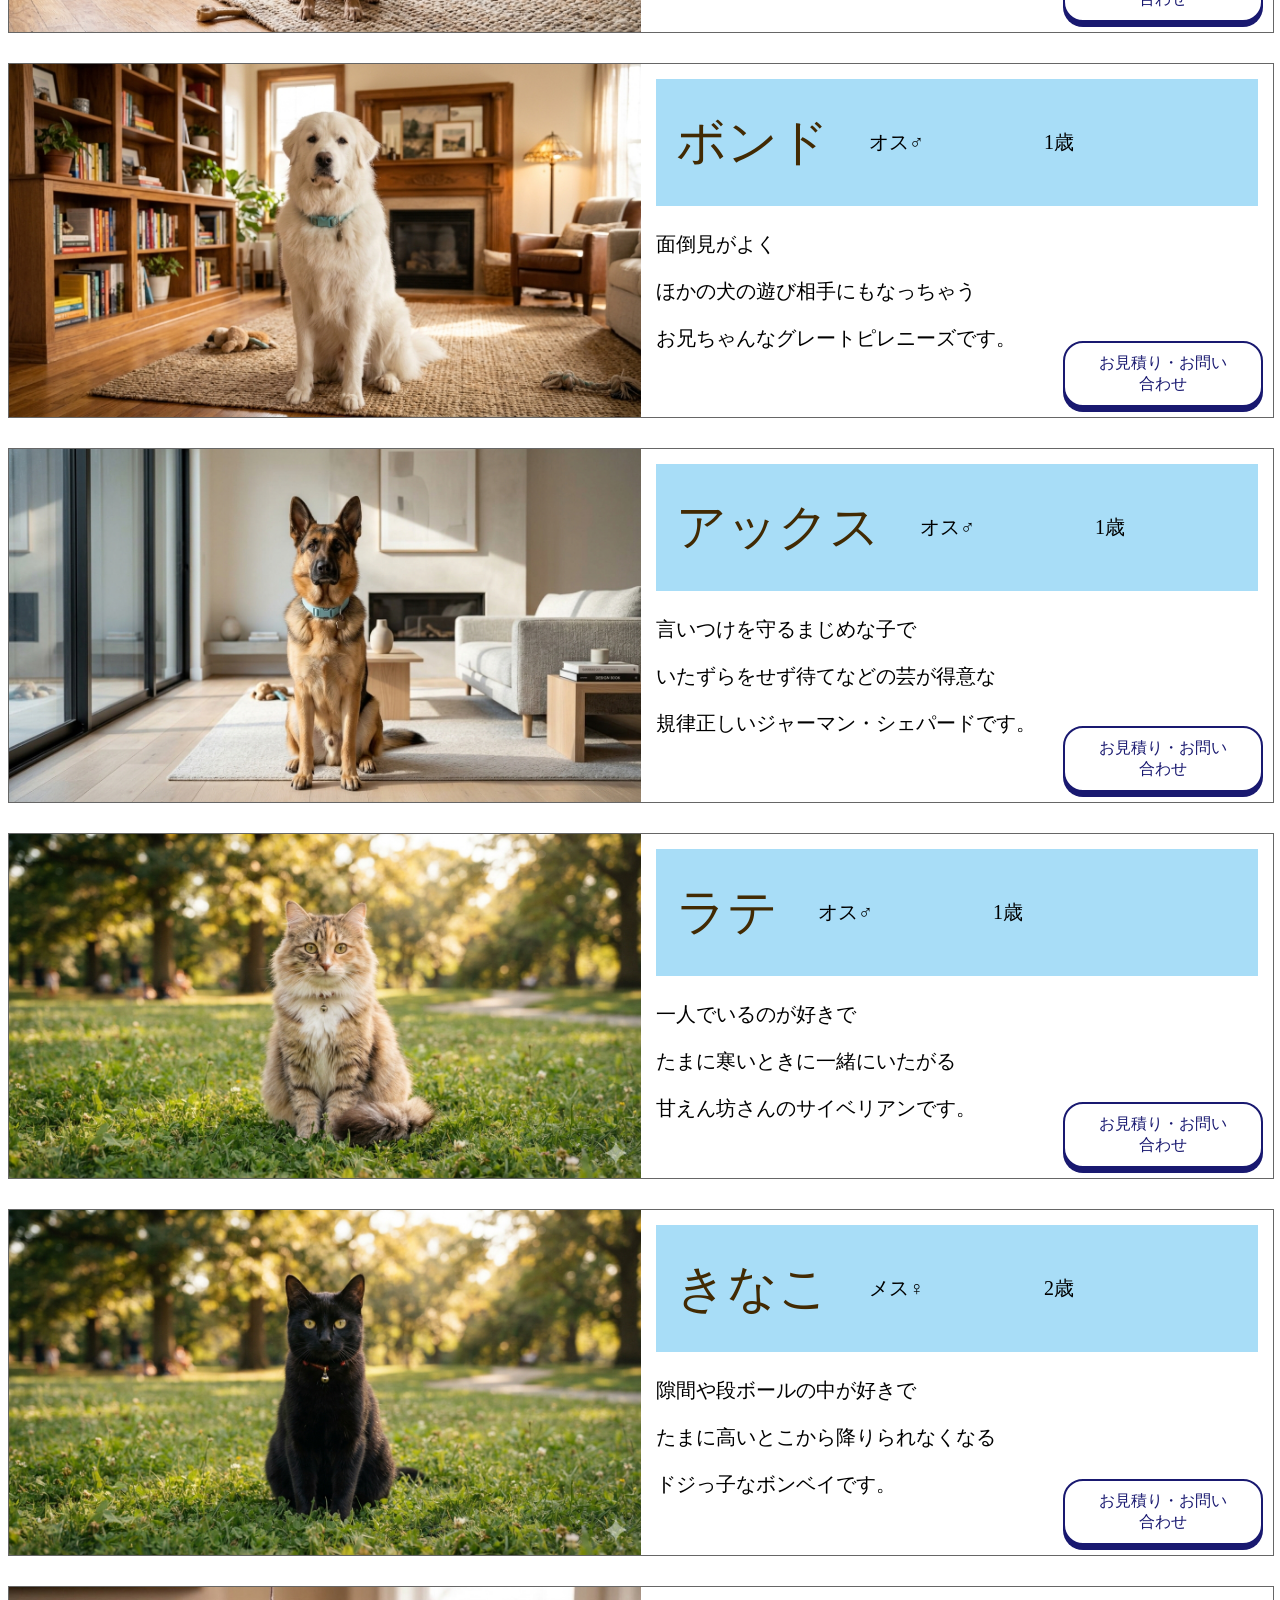
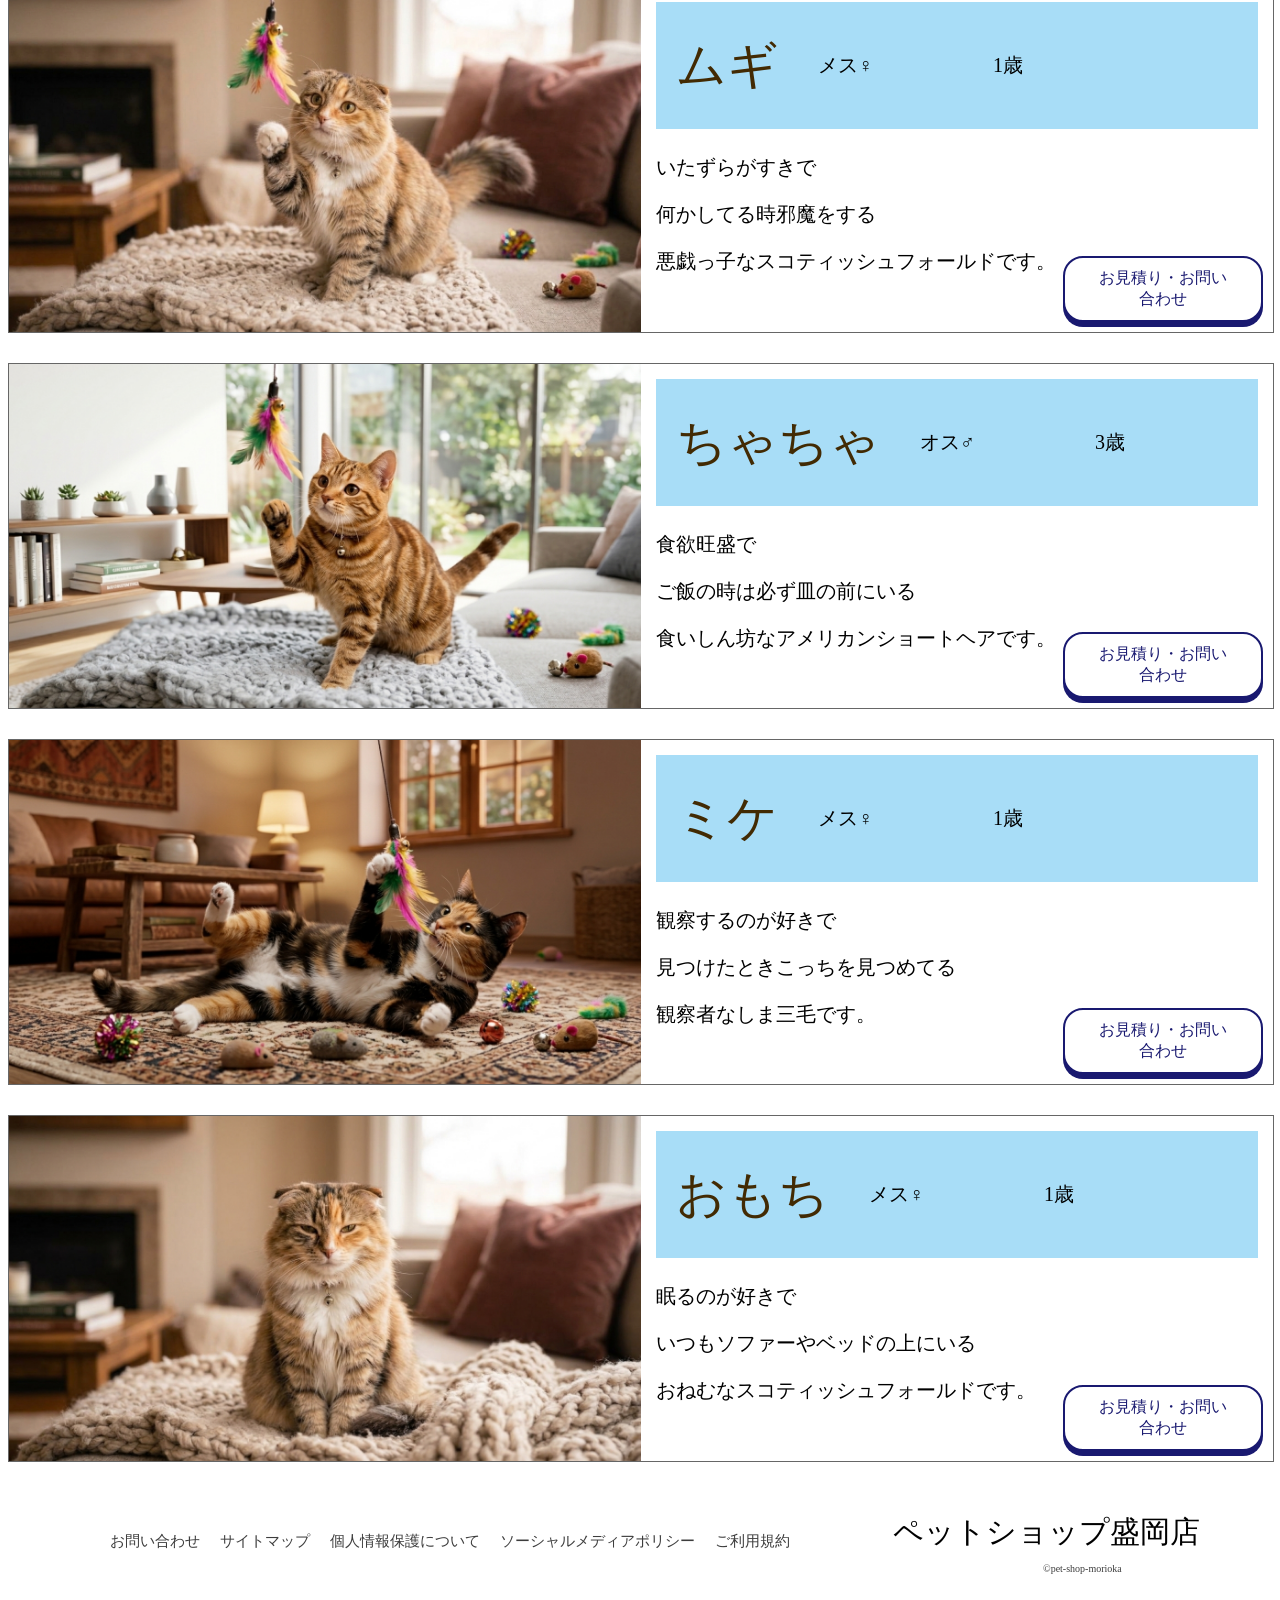
==== commit 31bed7c9: "Merge 2f61f167a7a57871aeff1bbbe03d70a4eb4f006e into 77a049c5935464b04c87f2b3b5728b3f2b5fd908" ====
--- a/introduction.html
+++ b/introduction.html
@@ -260,6 +260,23 @@
 
 
     </main>
+    <footer>
+        <div class="footer-list">
+            <div class="footer-introduction">
+            <p>お問い合わせ</p>
+            <p>サイトマップ</p>
+            <p>個人情報保護について</p>
+            <p>ソーシャルメディアポリシー</p>
+            <p>ご利用規約</p>
+            </div>
+        <div class="footer-shop">
+            <p class="footer-shop-name">ペットショップ盛岡店</p>
+            <p class="copylight">&copy;pet-shop-morioka</p>
+
+        </div>
+    </div>
+
+    </footer>
 
     
 </body>
